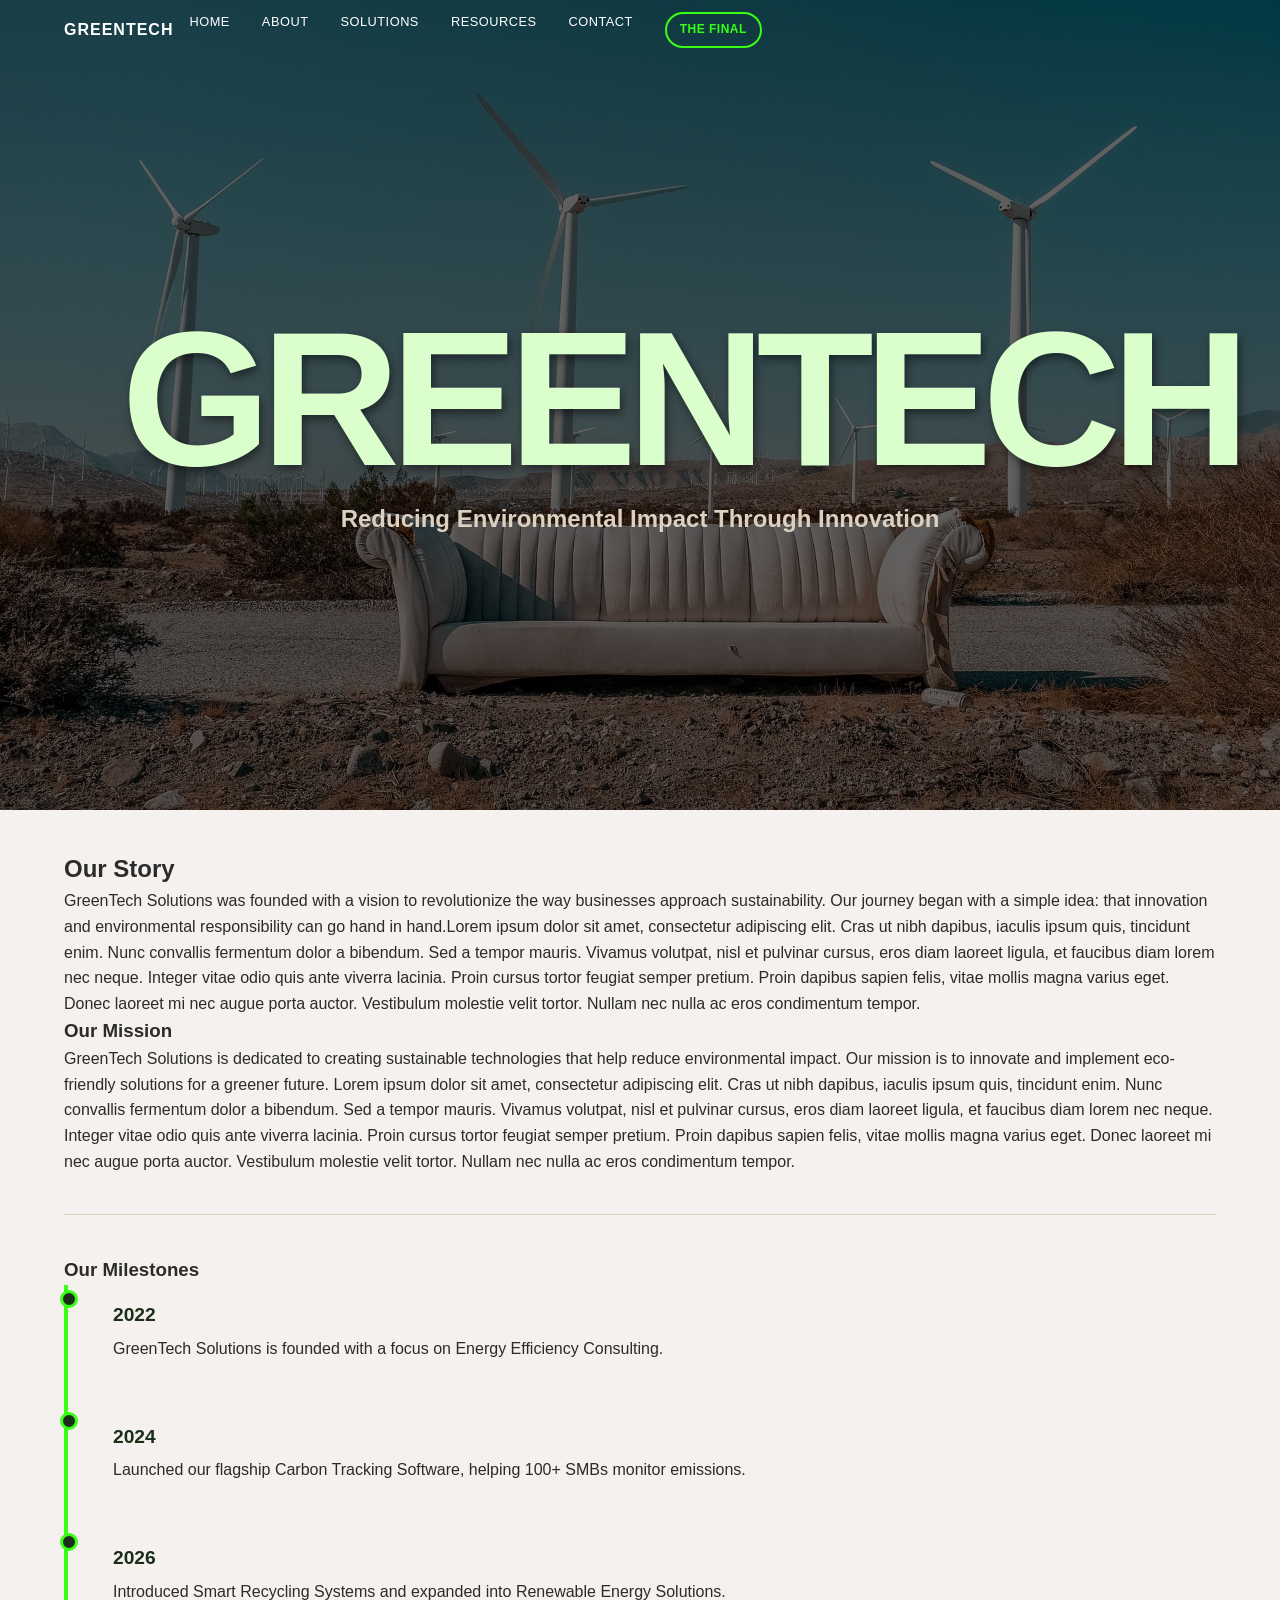
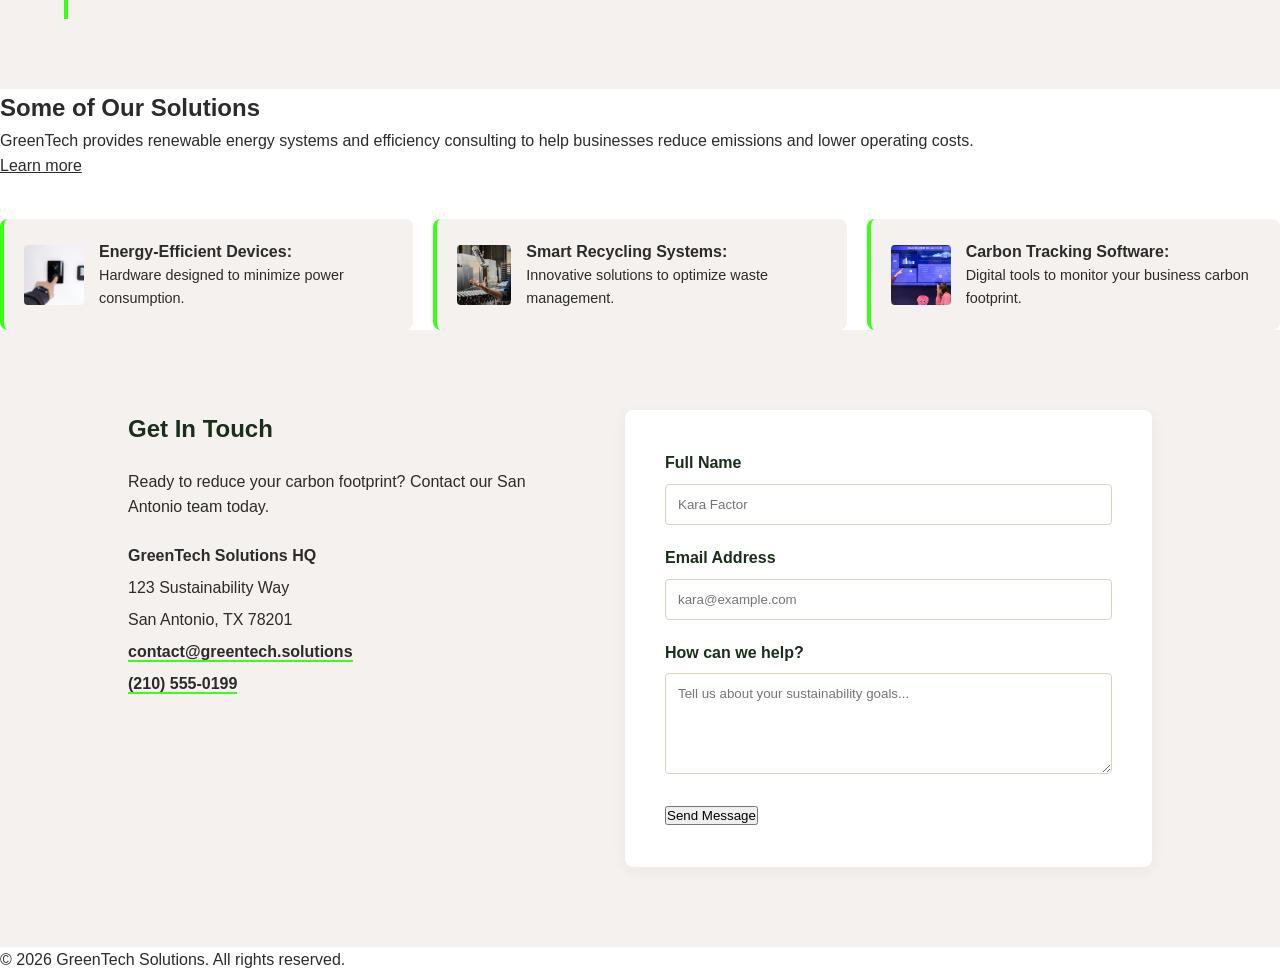
==== final/index.html @ abd3bc27 "head and overall responsiveness improvements" ====
<!DOCTYPE html>
<html lang="en">
<head>
    <meta charset="UTF-8">
    <meta name="viewport" content="width=device-width, initial-scale=1.0">
    <title>GreenTech Solutions | Innovative Sustainability</title>
    <link rel="stylesheet" href="styles.css">
</head>
<body>
    <a class="skip-link sr-only-focusable" href="#main">Skip to content</a>

    <header>
        <div class="logo">
            <a href="index.html"><h1>GreenTech</h1></a>
        </div>
        <button class="nav-toggle" aria-controls="primary-navigation" aria-expanded="false" aria-label="Toggle navigation">☰</button>
        <nav aria-label="Primary navigation">
            <ul id="primary-navigation" class="nav-menu">
                <li><a href="index.html">HOME</a></li>
                <li><a href="#about">ABOUT</a></li>
                <li><a href="products.html">SOLUTIONS</a></li>
                <li><a href="blog.html">RESOURCES</a></li>
                <li><a href="#contact">CONTACT</a></li>
                <li><a href="../index.html" class="final-link">THE FINAL</a></li>
            </ul>
        </nav>
    </header>

    <main id="main">
        <section id="hero">
            <div class="hero-content">
                <h2 class="giant-title">GREENTECH</h2>
                <p class="hero-tagline">Reducing Environmental Impact Through Innovation</p>
            </div>
        </section>
        </main>

        <article id="about">
            <div class="about-content">
                <h2>Our Story</h2>
                <p>GreenTech Solutions was founded with a vision to revolutionize the way businesses approach sustainability. Our journey began with a simple idea: that innovation and environmental responsibility can go hand in hand.Lorem ipsum dolor sit amet, consectetur adipiscing elit. Cras ut nibh dapibus, iaculis ipsum quis, tincidunt enim. Nunc convallis fermentum dolor a bibendum. Sed a tempor mauris. Vivamus volutpat, nisl et pulvinar cursus, eros diam laoreet ligula, et faucibus diam lorem nec neque. Integer vitae odio quis ante viverra lacinia. Proin cursus tortor feugiat semper pretium. Proin dapibus sapien felis, vitae mollis magna varius eget. Donec laoreet mi nec augue porta auctor. Vestibulum molestie velit tortor. Nullam nec nulla ac eros condimentum tempor.</p>
        
                <h3>Our Mission</h3>
                <p>GreenTech Solutions is dedicated to creating sustainable technologies that help reduce environmental impact. Our mission is to innovate and implement eco-friendly solutions for a greener future. Lorem ipsum dolor sit amet, consectetur adipiscing elit. Cras ut nibh dapibus, iaculis ipsum quis, tincidunt enim. Nunc convallis fermentum dolor a bibendum. Sed a tempor mauris. Vivamus volutpat, nisl et pulvinar cursus, eros diam laoreet ligula, et faucibus diam lorem nec neque. Integer vitae odio quis ante viverra lacinia. Proin cursus tortor feugiat semper pretium. Proin dapibus sapien felis, vitae mollis magna varius eget. Donec laoreet mi nec augue porta auctor. Vestibulum molestie velit tortor. Nullam nec nulla ac eros condimentum tempor.</p>
            </div>
            <section id="timeline">
                <h3>Our Milestones</h3>
                <div class="timeline-container">
                    <div class="timeline-item">
                    <span class="year">2022</span>
                    <p>GreenTech Solutions is founded with a focus on Energy Efficiency Consulting.</p>
            </div>
            <div class="timeline-item">
                    <span class="year">2024</span>
                    <p>Launched our flagship Carbon Tracking Software, helping 100+ SMBs monitor emissions.</p>
            </div>
            <div class="timeline-item">
                    <span class="year">2026</span>
                    <p>Introduced Smart Recycling Systems and expanded into Renewable Energy Solutions.</p>
            </div>
        </div>
    </section>
        </article>

<section id="solutions">
        <div class="solutions-overview">
            <h2>Some of Our Solutions</h2>
            <p>GreenTech provides renewable energy systems and efficiency consulting to help businesses reduce emissions and lower operating costs.</p>
            <a href="products.html" class="inline-link">Learn more</a>
        </div>

        <div class="product-preview-grid">
            <div class="preview-item">
                <img src="../images/energy-efficient.jpg" alt="Energy-Efficient Devices">
                <div class="preview-text">
                    <strong>Energy-Efficient Devices:</strong>
                    <p>Hardware designed to minimize power consumption.</p>
                </div>
            </div>

            <div class="preview-item">
                <img src="../images/smart-recycling.jpg" alt="Smart Recycling Systems">
                <div class="preview-text">
                    <strong>Smart Recycling Systems:</strong>
                    <p>Innovative solutions to optimize waste management.</p>
                </div>
            </div>

            <div class="preview-item">
                <img src="../images/carbon-tracking.jpg" alt="Carbon Tracking Software">
                <div class="preview-text">
                    <strong>Carbon Tracking Software:</strong>
                    <p>Digital tools to monitor your business carbon footprint.</p>
                </div>
            </div>
        </div>
    </section>

<section id="contact">
    <div class="contact-container">
        <div class="contact-info">
            <h2>Get In Touch</h2>
            <p>Ready to reduce your carbon footprint? Contact our San Antonio team today.</p>
            
            <address>
                <strong>GreenTech Solutions HQ</strong><br>
                123 Sustainability Way<br>
                San Antonio, TX 78201<br>
                <a href="mailto:contact@greentech.solutions">contact@greentech.solutions</a><br>
                <a href="tel:+12105550199">(210) 555-0199</a>
            </address>
        </div>

        <div class="contact-form-wrapper">
            <!-- JavaScript Requirement: Form Interaction -->
            <form id="contact-form">
                <div class="input-group">
                    <label for="name">Full Name</label>
                    <input type="text" id="name" name="name" placeholder="Kara Factor" required>
                </div>
                <div class="input-group">
                    <label for="email">Email Address</label>
                    <input type="email" id="email" name="email" placeholder="kara@example.com" required>
                </div>
                <div class="input-group">
                    <label for="message">How can we help?</label>
                    <textarea id="message" name="message" rows="5" placeholder="Tell us about your sustainability goals..." required></textarea>
                </div>
                <button type="submit" class="cta-btn">Send Message</button>
            </form>
            <div id="form-feedback" class="hidden"></div>
        </div>
    </div>
</section>


    <footer>
        <p>&copy; 2026 GreenTech Solutions. All rights reserved.</p>
    </footer>

    <script src="script.js"></script>
</body>
</html>
---- final/styles.css ----
:root {
    /* Core palette */
    --deep-forest: #1a2e1a;
    --tech-green: #39ff14;
    --earth-background: #f4f1ee;
    --pop-lime: #daffcc;
    --soft-border: #dcd0c0;
    --text-primary: #2b2b2b;
    --white: #ffffff;
    --font-main: 'Segoe UI', Roboto, Helvetica, Arial, sans-serif;
    --spacing-xs: 0.5rem;
    --spacing-s: 1rem;
    --spacing-m: 1.5rem;
    --spacing-l: 2.5rem;
    --breakpoint-tablet: 768px;
    --breakpoint-desktop: 1024px;
}

html {
    scroll-behavior: smooth;
    font-size: 100%;
}

/* Breakpoint Checklist
   - 320px: mobile phones
   - 480px: small mobile
   - 768px: tablets
   - 1024px+: desktop
*/


/* Hero Section Overhaul */
#hero {
    height: 90vh; /* Takes up most of the screen */
    display: flex;
    align-items: center;
    justify-content: center;
    text-align: center;
    padding: 0 5%;
    background: linear-gradient(rgba(0, 0, 0, 0.6), rgba(0, 0, 0, 0.6)), 
                url('../images/greentech-hero.jpg');
    background-size: cover;
    background-position: center;
    position: relative;
}

.giant-title {
    color: var(--pop-lime);
    font-size: clamp(5rem, 15vw, 12rem); /* Scales title based on screen size */
    font-weight: 900;
    letter-spacing: -0.05em;
    line-height: 0.8;
    margin-bottom: var(--spacing-m);
    text-transform: uppercase;
    text-shadow: 2px 4px 10px rgba(0, 0, 0, 0.5);
}

.hero-tagline {
    color: var(--white);
    font-size: 1.5rem;
    font-weight: 700;
    margin-bottom: var(--spacing-s);
}
/* Hero Content spacing */
.hero-content {
    max-width: 90%;
    margin-top: 50px; /* Gives room for the absolute header */
}
#hero p:last-child {
    color: var(--soft-border);
    max-width: 600px;
    margin: 0 auto;
}

/* Header Adjustments for a Minimal Top */
header {
    background-color: transparent;
    position: absolute;
    top: 0;
    left: 0;
    width: 100%;
    z-index: 100;
    display: flex;
    justify-content: space-between;
    align-items: center;
    padding: 0.75rem 5%;
    color: var(--white);
    gap: 1rem;
}

.logo h1 {
    font-size: 1rem;
    color: var(--white);
    text-transform: uppercase;
    letter-spacing: 1px;
    margin: 0;
}

.logo a {
    text-decoration: none;
}

.nav-toggle {
    display: flex;
    align-items: center;
    justify-content: center;
    padding: 0.5rem 0.75rem;
    border: none;
    background: transparent;
    color: var(--white);
    cursor: pointer;
    font-size: 1.5rem;
    line-height: 1;
}

nav {
    flex: 1;
}

nav[aria-label="Primary navigation"] {
    position: relative;
}

.nav-menu {
    list-style: none;
    display: none;
    flex-direction: column;
    gap: 0.5rem;
    background-color: rgba(26, 46, 26, 0.95);
    width: min(90vw, 320px);
    padding: 1rem;
    position: absolute;
    right: 0;
    top: calc(100% + 0.5rem);
    border-radius: 0 0 8px 8px;
    box-shadow: 0 8px 20px rgba(0, 0, 0, 0.25);
    z-index: 10;
}

nav a {
    color: var(--white);
    text-decoration: none;
    font-size: 0.85rem;
    display: block;
    padding: 0.5rem 0;
    transition: color 0.2s ease;
}

nav a:hover,
nav a:focus-visible {
    color: var(--tech-green);
    text-decoration: none;
}

/* The Final */
nav a.final-link {
    border: 2px solid var(--tech-green);
    padding: 0.5rem 1rem;
    border-radius: 999px;
    background-color: transparent;
    color: var(--tech-green);
    transition: background-color 0.2s, color 0.2s;
    font-weight: 600;
}

nav a.final-link:hover,
nav a.final-link:focus-visible {
    background-color: var(--tech-green);
    color: var(--deep-forest);
    text-decoration: none;
}

/* Non-hero pages (products, blog, blog posts) */
#solutions-hero header,
#blog-intro header,
.blog-article header {
    background-color: var(--deep-forest);
    position: relative;
    top: auto;
}

@media (min-width: 768px) {
    .nav-toggle {
        display: none;
    }
    .nav-menu {
        display: flex;
        flex-direction: row;
        gap: 2rem;
        background: transparent;
        position: static;
        box-shadow: none;
        padding: 0;
        width: auto;
    }
    nav a {
        font-size: 0.8rem;
        font-weight: 500;
        letter-spacing: 0.5px;
        padding: 0;
    }
    nav a.final-link {
        padding: 0.4rem 0.8rem;
        font-size: 0.75rem;
    }
}

/* Basic Reset */
* {
    margin: 0;
    padding: 0;
    box-sizing: border-box;
}

body {
    font-family: var(--font-main);
    background-color: var(--white);
    color: var(--text-primary);
    line-height: 1.6;
    min-height: 100vh;
}

a:link,
a:visited {
    color: inherit;
}

a:hover,
a:focus-visible {
    text-decoration: underline;
}

.sr-only,
.sr-only-focusable {
    position: absolute;
    width: 1px;
    height: 1px;
    padding: 0;
    margin: -1px;
    overflow: hidden;
    clip: rect(0, 0, 0, 0);
    white-space: nowrap;
    border: 0;
}

.sr-only-focusable:focus,
.sr-only-focusable:active {
    position: static;
    width: auto;
    height: auto;
    margin: 0;
    overflow: visible;
    clip: auto;
    white-space: normal;
}

.nav-toggle {
    display: flex;
    align-items: center;
    justify-content: center;
    padding: 0.5rem 0.75rem;
    border: none;
    background: transparent;
    color: var(--white);
    cursor: pointer;
    font-size: 1.5rem;
    line-height: 1;
}

nav {
    flex: 1;
}

nav[aria-label="Primary navigation"] {
    position: relative;
}

.nav-menu {
    list-style: none;
    display: none;
    flex-direction: column;
    gap: 0.5rem;
    background-color: var(--deep-forest);
    width: min(90vw, 320px);
    padding: 1rem;
    position: absolute;
    right: 0;
    top: calc(100% + 0.5rem);
    border-radius: 0 0 8px 8px;
    box-shadow: 0 8px 20px rgba(0, 0, 0, 0.25);
    z-index: 10;
}

nav a {
    color: var(--white);
    text-decoration: none;
    font-size: 0.85rem;
    display: block;
    padding: 0.5rem 0;
    transition: color 0.2s ease;
}

nav a:hover,
nav a:focus-visible {
    color: var(--tech-green);
    text-decoration: none;
}

@media (min-width: 768px) {
    .nav-toggle {
        display: none;
    }
    .nav-menu {
        display: flex;
        flex-direction: row;
        gap: 2rem;
        background: transparent;
        position: static;
        box-shadow: none;
        padding: 0;
        width: auto;
    }
    nav a {
        font-size: 0.8rem;
        font-weight: 500;
        letter-spacing: 0.5px;
        padding: 0;
    }
}

@media (max-width: 480px) {
    .nav-menu {
        width: 100vw;
        right: 0;
        left: 0;
        border-radius: 0;
        top: calc(100% + 0.5rem);
    }
}

/* The Final */
nav a.final-link {
    border: 2px solid var(--tech-green);
    padding: 0.5rem 1rem;
    border-radius: 999px;
    background-color: transparent;
    color: var(--tech-green);
    transition: background-color 0.2s, color 0.2s;
    font-weight: 600;
}

nav a.final-link:hover,
nav a.final-link:focus-visible {
    background-color: var(--tech-green);
    color: var(--deep-forest);
    text-decoration: none;
}

@media (min-width: 768px) {
    nav a.final-link {
        padding: 0.4rem 0.8rem;
        font-size: 0.75rem;
    }
}

main section, article {
    padding: var(--spacing-l) 5%;
    background-color: var(--earth-background);
}

main section:nth-child(even) {
    background-color: var(--white);
}

.product-preview-grid {
    display: grid;
    grid-template-columns: repeat(auto-fit, minmax(280px, 1fr));
    gap: 20px;
    margin-top: 40px;
}

.preview-item {
    display: flex;
    align-items: center;
    gap: 15px;
    background: var(--earth-background);
    padding: 20px;
    border-radius: 8px;
    border-left: 4px solid var(--tech-green);
    /* Applying the hover effect you liked */
    transition: transform 0.3s ease, box-shadow 0.3s ease;
}

.preview-item:hover {
    transform: translateY(-5px);
    box-shadow: 0 5px 15px rgba(0,0,0,0.1);
}

.preview-item img {
    width: 60px; /* Slightly larger than 50px for better visibility */
    height: 60px;
    object-fit: cover;
    border-radius: 4px;
}

.preview-text p {
    font-size: 0.9rem;
    margin: 0;
}


/* Filter Button Layout */
#filter-container {
    margin: 1.25rem 0;
    display: flex;
    flex-wrap: wrap;
    gap: 0.75rem;
    justify-content: center;
}

/* Product Grid */
.product-grid {
    display: grid;
    grid-template-columns: repeat(auto-fit, minmax(250px, 1fr));
    gap: 30px;
    padding: 40px 10%;
}

.product-card {
    background: var(--white);
    border: 1px solid var(--soft-border);
    padding: 20px;
    text-align: center;
    border-radius: 4px;
}

.product-card img {
    width: 100%;
    height: 200px;
    object-fit: cover; /* Keeps imagery looking clean and modern */
    border-radius: 4px;
    margin-bottom: 15px;
}

/* Blog Specific Styles */
#blog-intro {
    text-align: center;
    background-color: var(--white);
    padding: 60px 10%;
}

.blog-article {
    max-width: 900px;
    margin: 0 auto;
    padding: 60px 10%;
    background-color: var(--white);
    border-radius: 16px;
    box-shadow: 0 20px 40px rgba(0, 0, 0, 0.08);
}

.article-hero {
    margin-bottom: 2rem;
}

.article-label {
    display: inline-block;
    margin-bottom: 0.75rem;
    color: var(--tech-green);
    font-weight: 700;
    letter-spacing: 0.12em;
    text-transform: uppercase;
    font-size: 0.75rem;
}

.article-meta {
    margin-top: 0.75rem;
    color: #5f6b61;
    font-size: 0.95rem;
}

.blog-article p {
    margin-top: 1.5rem;
    line-height: 1.85;
    color: #333;
    font-size: 1rem;
}

.article-featured-image {
    width: 100%;
    height: auto;
    max-height: 500px;
    object-fit: cover;
    border-radius: 12px;
    margin: 2rem 0;
    box-shadow: 0 12px 24px rgba(0, 0, 0, 0.12);
}

@media (max-width: 480px) {
    .article-featured-image {
        border-radius: 8px;
        margin: 1.5rem 0;
    }
}

.blog-article h2 {
    font-size: clamp(2rem, 2.5vw, 3rem);
    line-height: 1.05;
    margin: 0;
}

.blog-article p:first-of-type {
    margin-top: 1rem;
}

.blog-grid {
    display: flex;
    flex-direction: column;
    gap: 40px;
    padding: 40px 15%;
    background-color: var(--earth-background); /* Approachable neutral tone */
}

.blog-card {
    background: var(--white);
    padding: 30px;
    border-radius: 4px;
    border-left: 6px solid var(--deep-forest); /* Authoritative tech accent */
    transition: transform 0.3s ease;
}

.blog-card:hover {
    transform: translateX(10px); /* Subtle interaction for the "Innovation" feel */
}

.read-more {
    display: inline-block;
    margin-top: 15px;
    color: var(--deep-forest);
    font-weight: bold;
    text-decoration: none;
    border-bottom: 2px solid var(--tech-green);
}

/* About Us Styling */
.about-content {
    margin-bottom: 40px;
}

/* Timeline Styling */
#timeline {
    border-top: 1px solid var(--soft-border);
    padding-top: 40px;
}

.timeline-item {
    margin-bottom: 30px;
    padding: 15px;
    border-radius: 8px;
    transition: transform 0.3s ease, background-color 0.3s ease;
}

.timeline-item:hover {
    transform: scale(1.03); /* Subtle growth/lift effect */
    background-color: var(--white); /* Highlights the specific achievement */
    box-shadow: 0 5px 15px rgba(0,0,0,0.05); /* Very light shadow for focus */
}
.timeline-container {
    position: relative;
    padding-left: 30px;
    border-left: 4px solid var(--tech-green); /* Techy vertical line */
}

.timeline-item {
    margin-bottom: 30px;
    position: relative;
}

.timeline-item::before {
    content: '';
    position: absolute;
    left: -38px;
    top: 5px;
    width: 12px;
    height: 12px;
    background-color: var(--deep-forest);
    border: 3px solid var(--tech-green);
    border-radius: 50%;
}

.year {
    font-weight: bold;
    color: var(--deep-forest);
    display: block;
    margin-bottom: 5px;
    font-size: 1.2rem;
}

.cta-btn, .filter-btn {
    transition: transform 0.2s ease, box-shadow 0.2s ease;
}

.cta-btn:hover, .filter-btn:hover {
    transform: translateY(-3px); /* Snappy, mechanical lift */
    filter: brightness(1.1); /* Makes the tech-green glow slightly */
}

#contact {
    background-color: var(--earth-background);
    padding: 80px 10%;
}

.contact-container {
    display: flex;
    flex-direction: column; /* Mobile First */
    gap: 50px;
}

.contact-info h2 {
    color: var(--deep-forest);
    margin-bottom: 20px;
}

address {
    font-style: normal;
    margin-top: 20px;
    line-height: 2;
}

address a {
    color: var(--deep-forest);
    font-weight: bold;
    text-decoration: none;
    border-bottom: 2px solid var(--tech-green);
}

.contact-form-wrapper {
    background: var(--white);
    padding: 40px;
    border-radius: 8px;
    box-shadow: 0 4px 15px rgba(0,0,0,0.05);
}

.input-group {
    margin-bottom: 20px;
}

.input-group label {
    display: block;
    margin-bottom: 8px;
    font-weight: bold;
    color: var(--deep-forest);
}

.input-group input, .input-group textarea {
    width: 100%;
    padding: 12px;
    border: 1px solid var(--soft-border);
    border-radius: 4px;
    font-family: inherit;
}

.hidden {
    display: none;
    margin-top: 20px;
    padding: 15px;
    border-radius: 4px;
    text-align: center;
}

@media (min-width: 768px) {
    .contact-container {
        flex-direction: row; /* Desktop Side-by-Side */
        align-items: flex-start;
    }
    .contact-info, .contact-form-wrapper {
        flex: 1;
    }
}
/* Container for images to ensure consistent size */
.card-image-container {
    width: 100%;
    height: 180px;
    overflow: hidden;
    border-radius: 4px;
    margin-bottom: 20px;
}

.card-image-container img {
    width: 100%;
    height: 100%;
    object-fit: cover; /* Keeps images professional and un-stretched */
    transition: transform 0.5s ease;
}

/* The "Lift" and Zoom Interaction */
.product-card:hover {
    transform: translateY(-10px); /* The lift effect you liked */
    border-top: 4px solid var(--tech-green);
    box-shadow: 0 10px 20px rgba(0,0,0,0.1);
}

.product-card:hover .card-image-container img {
    transform: scale(1.1); /* Subtle zoom on the product image */
}

/* Filter Button Modernization */
.filter-btn {
    padding: 12px 24px;
    border: 2px solid var(--soft-border);
    background: transparent;
    font-weight: bold;
    color: var(--deep-forest);
    transition: all 0.3s ease;
    border-radius: 30px; /* Modern "pill" shape */
}

.filter-btn.active, .filter-btn:hover {
    background-color: var(--tech-green);
    border-color: var(--tech-green);
    color: var(--deep-forest);
}
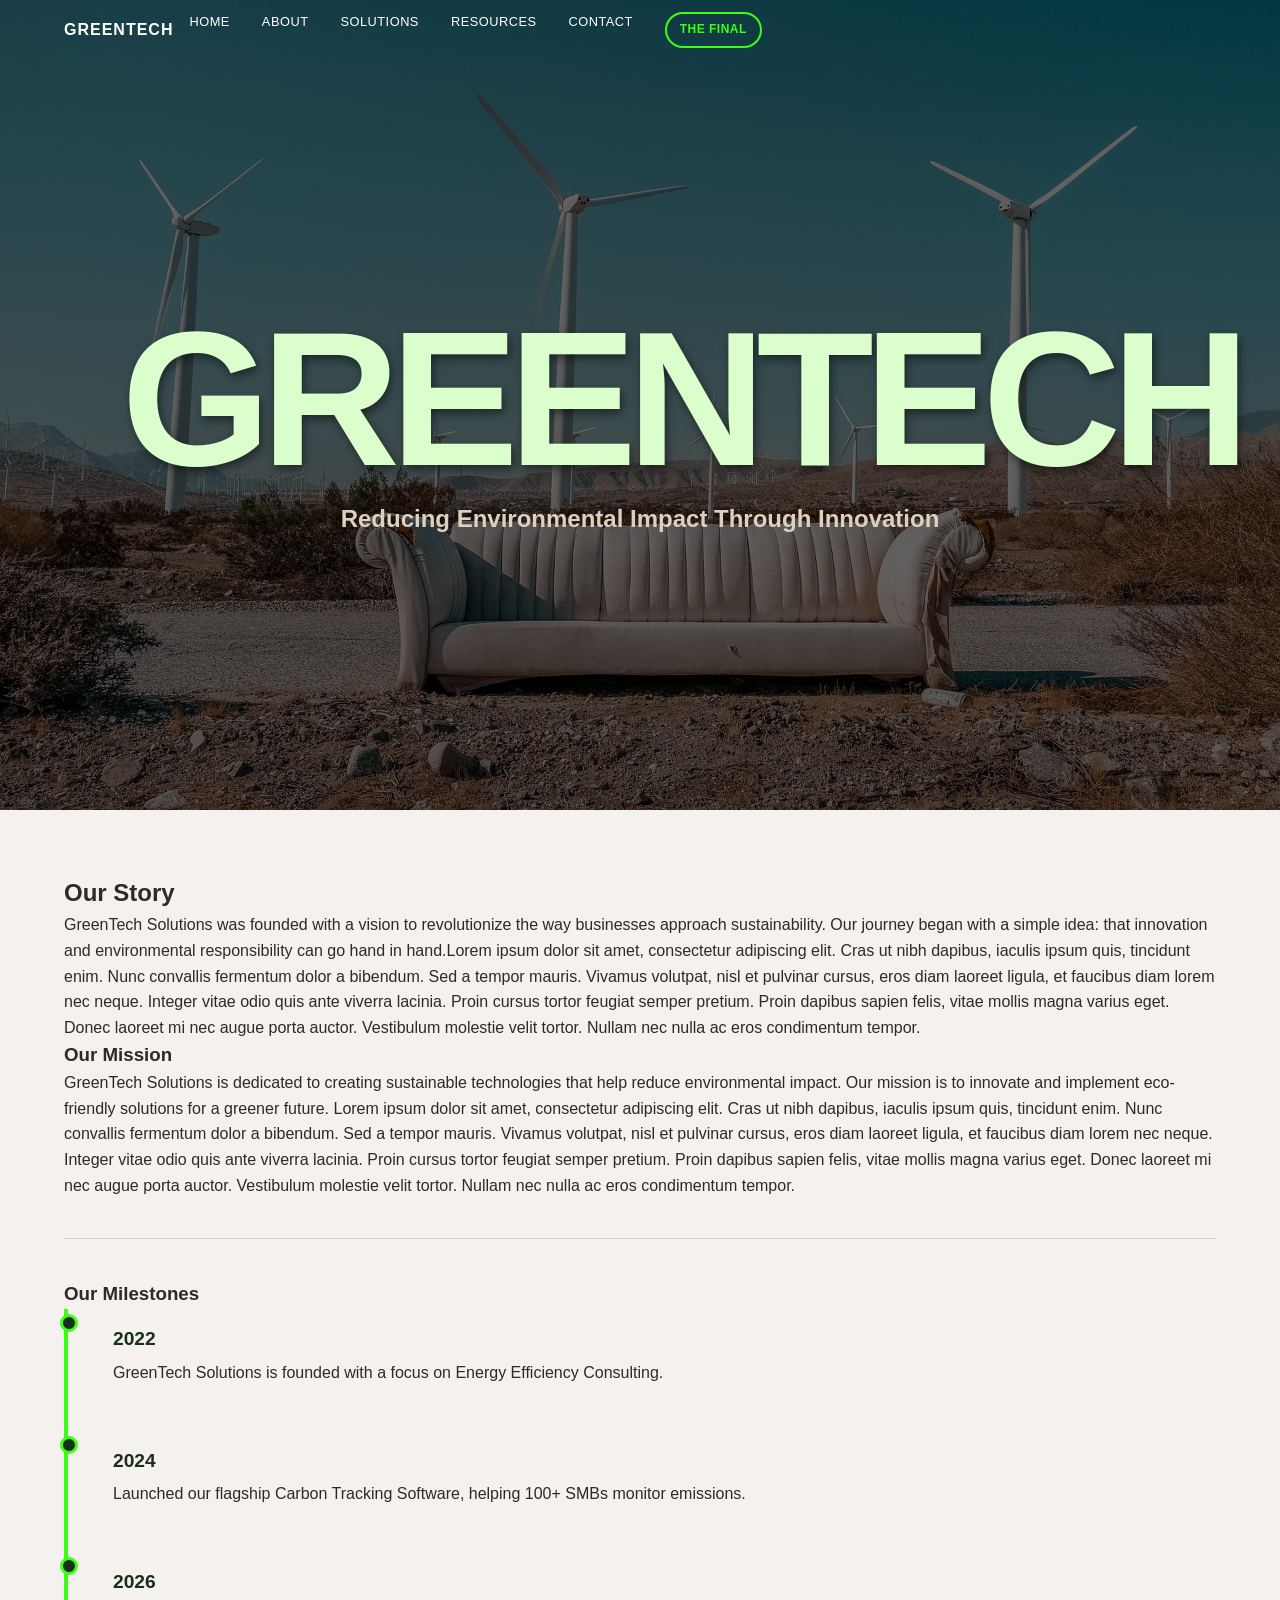
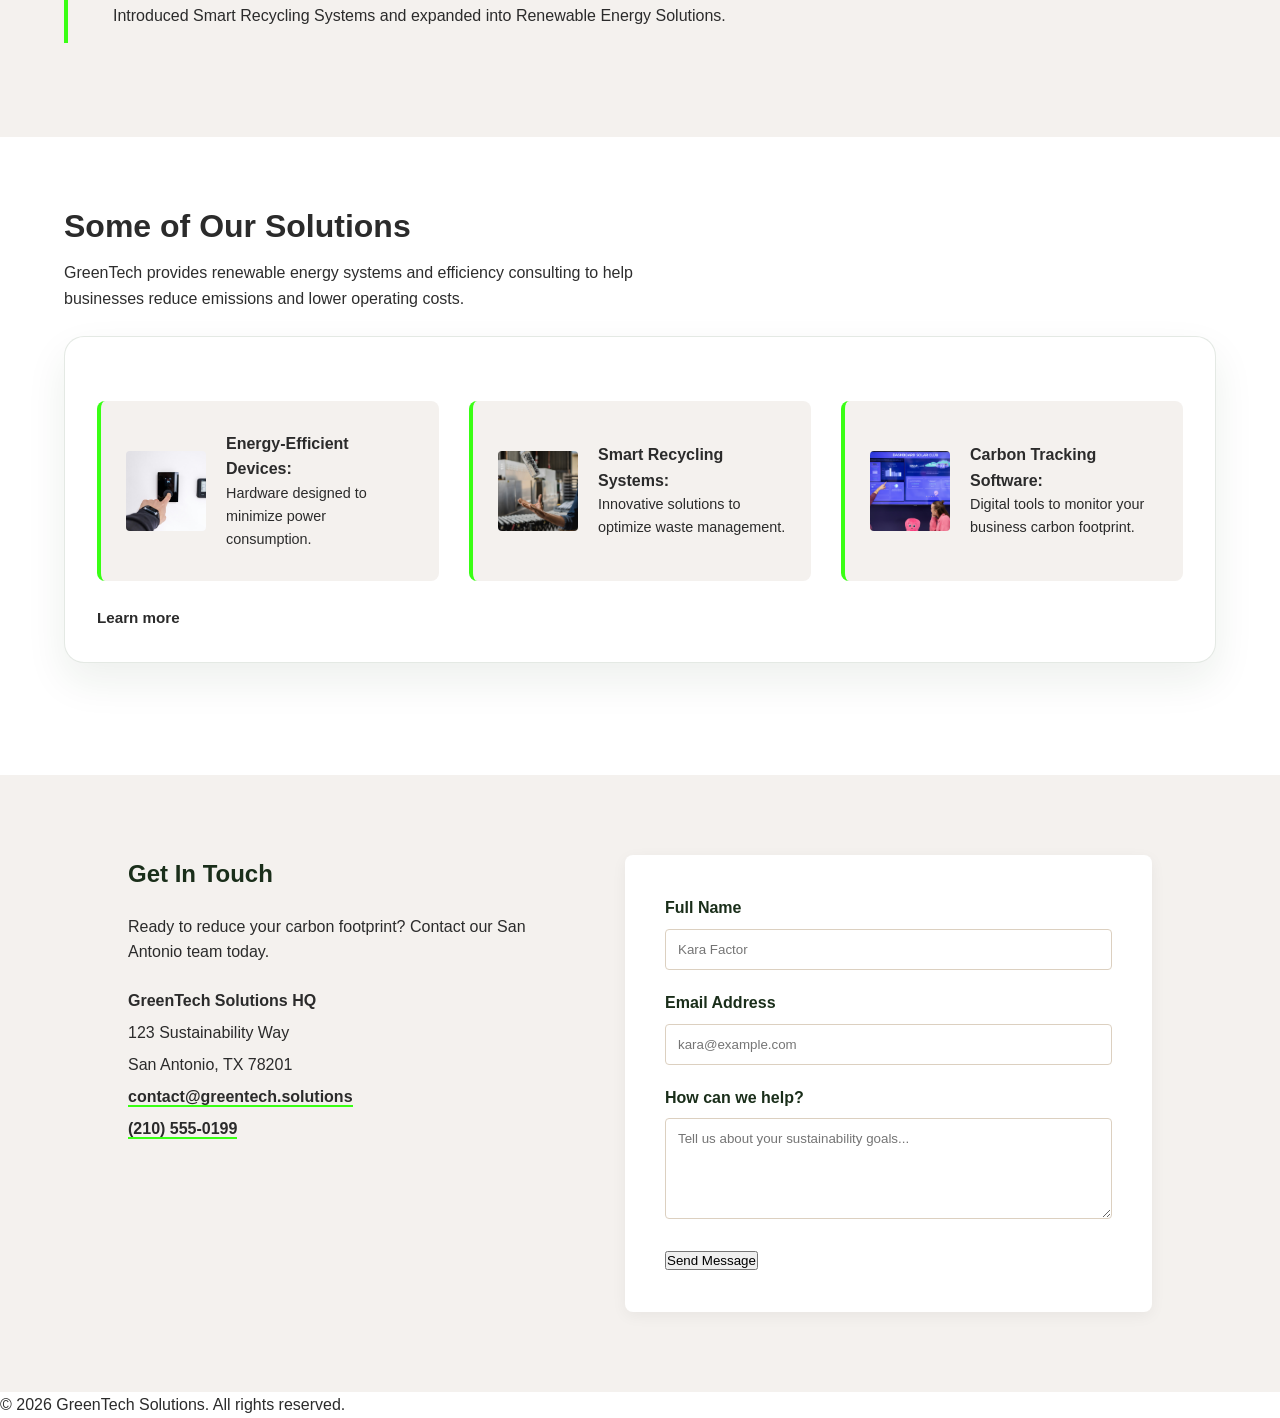
==== commit a1b0488f: "navigation on other pages" ====
--- a/final/index.html
+++ b/final/index.html
@@ -6,7 +6,7 @@
     <title>GreenTech Solutions | Innovative Sustainability</title>
     <link rel="stylesheet" href="styles.css">
 </head>
-<body>
+<body class="home-page">
     <a class="skip-link sr-only-focusable" href="#main">Skip to content</a>
 
     <header>
@@ -66,10 +66,10 @@
         <div class="solutions-overview">
             <h2>Some of Our Solutions</h2>
             <p>GreenTech provides renewable energy systems and efficiency consulting to help businesses reduce emissions and lower operating costs.</p>
-            <a href="products.html" class="inline-link">Learn more</a>
         </div>
 
-        <div class="product-preview-grid">
+        <div class="solutions-panel">
+            <div class="product-preview-grid">
             <div class="preview-item">
                 <img src="../images/energy-efficient.jpg" alt="Energy-Efficient Devices">
                 <div class="preview-text">
@@ -93,6 +93,10 @@
                     <p>Digital tools to monitor your business carbon footprint.</p>
                 </div>
             </div>
+        </div>
+        <div class="solutions-actions">
+            <a href="products.html" class="inline-link">Learn more</a>
+        </div>
         </div>
     </section>
 
--- a/final/styles.css
+++ b/final/styles.css
@@ -74,9 +74,9 @@
 
 /* Header Adjustments for a Minimal Top */
 header {
-    background-color: transparent;
-    position: absolute;
-    top: 0;
+    background-color: var(--deep-forest);
+    position: relative;
+    top: auto;
     left: 0;
     width: 100%;
     z-index: 100;
@@ -86,6 +86,12 @@
     padding: 0.75rem 5%;
     color: var(--white);
     gap: 1rem;
+}
+
+body.home-page header {
+    background-color: transparent;
+    position: absolute;
+    top: 0;
 }
 
 .logo h1 {
@@ -170,14 +176,6 @@
     text-decoration: none;
 }
 
-/* Non-hero pages (products, blog, blog posts) */
-#solutions-hero header,
-#blog-intro header,
-.blog-article header {
-    background-color: var(--deep-forest);
-    position: relative;
-    top: auto;
-}
 
 @media (min-width: 768px) {
     .nav-toggle {
@@ -364,31 +362,86 @@
 }
 
 main section, article {
-    padding: var(--spacing-l) 5%;
+    padding: 4rem 5%;
     background-color: var(--earth-background);
 }
 
 main section:nth-child(even) {
     background-color: var(--white);
+}
+
+#solutions {
+    background-color: var(--white);
+    padding: 4rem 5%;
+    margin-bottom: 3rem;
+}
+
+#contact {
+    background-color: var(--earth-background);
+    padding-top: 3rem;
+}
+
+.solutions-overview {
+    margin-bottom: 1.5rem;
+    max-width: 720px;
+}
+
+.solutions-overview h2 {
+    margin-bottom: 0.5rem;
+    font-size: 2rem;
+}
+
+.solutions-overview p {
+    margin: 0;
+    max-width: 620px;
+    line-height: 1.6;
+    color: #2d2d2d;
+}
+
+.inline-link {
+    color: var(--tech-green);
+    text-decoration: none;
+    font-weight: 600;
+    font-size: 0.95rem;
+    transition: color 0.2s ease;
+}
+
+.inline-link:hover,
+.inline-link:focus-visible {
+    color: var(--deep-forest);
+    text-decoration: underline;
+}
+
+.solutions-panel {
+    background: var(--white);
+    border: 1px solid rgba(35, 74, 35, 0.12);
+    border-radius: 20px;
+    box-shadow: 0 18px 40px rgba(24, 61, 24, 0.08);
+    padding: 2rem;
+}
+
+.solutions-actions {
+    margin-top: 1.5rem;
 }
 
 .product-preview-grid {
     display: grid;
     grid-template-columns: repeat(auto-fit, minmax(280px, 1fr));
-    gap: 20px;
-    margin-top: 40px;
+    gap: 30px;
+    margin-top: 2rem;
 }
 
 .preview-item {
     display: flex;
     align-items: center;
-    gap: 15px;
+    gap: 20px;
     background: var(--earth-background);
-    padding: 20px;
+    padding: 30px 25px;
     border-radius: 8px;
     border-left: 4px solid var(--tech-green);
     /* Applying the hover effect you liked */
     transition: transform 0.3s ease, box-shadow 0.3s ease;
+    min-height: 140px;
 }
 
 .preview-item:hover {
@@ -397,10 +450,11 @@
 }
 
 .preview-item img {
-    width: 60px; /* Slightly larger than 50px for better visibility */
-    height: 60px;
+    width: 80px;
+    height: 80px;
     object-fit: cover;
     border-radius: 4px;
+    flex-shrink: 0;
 }
 
 .preview-text p {
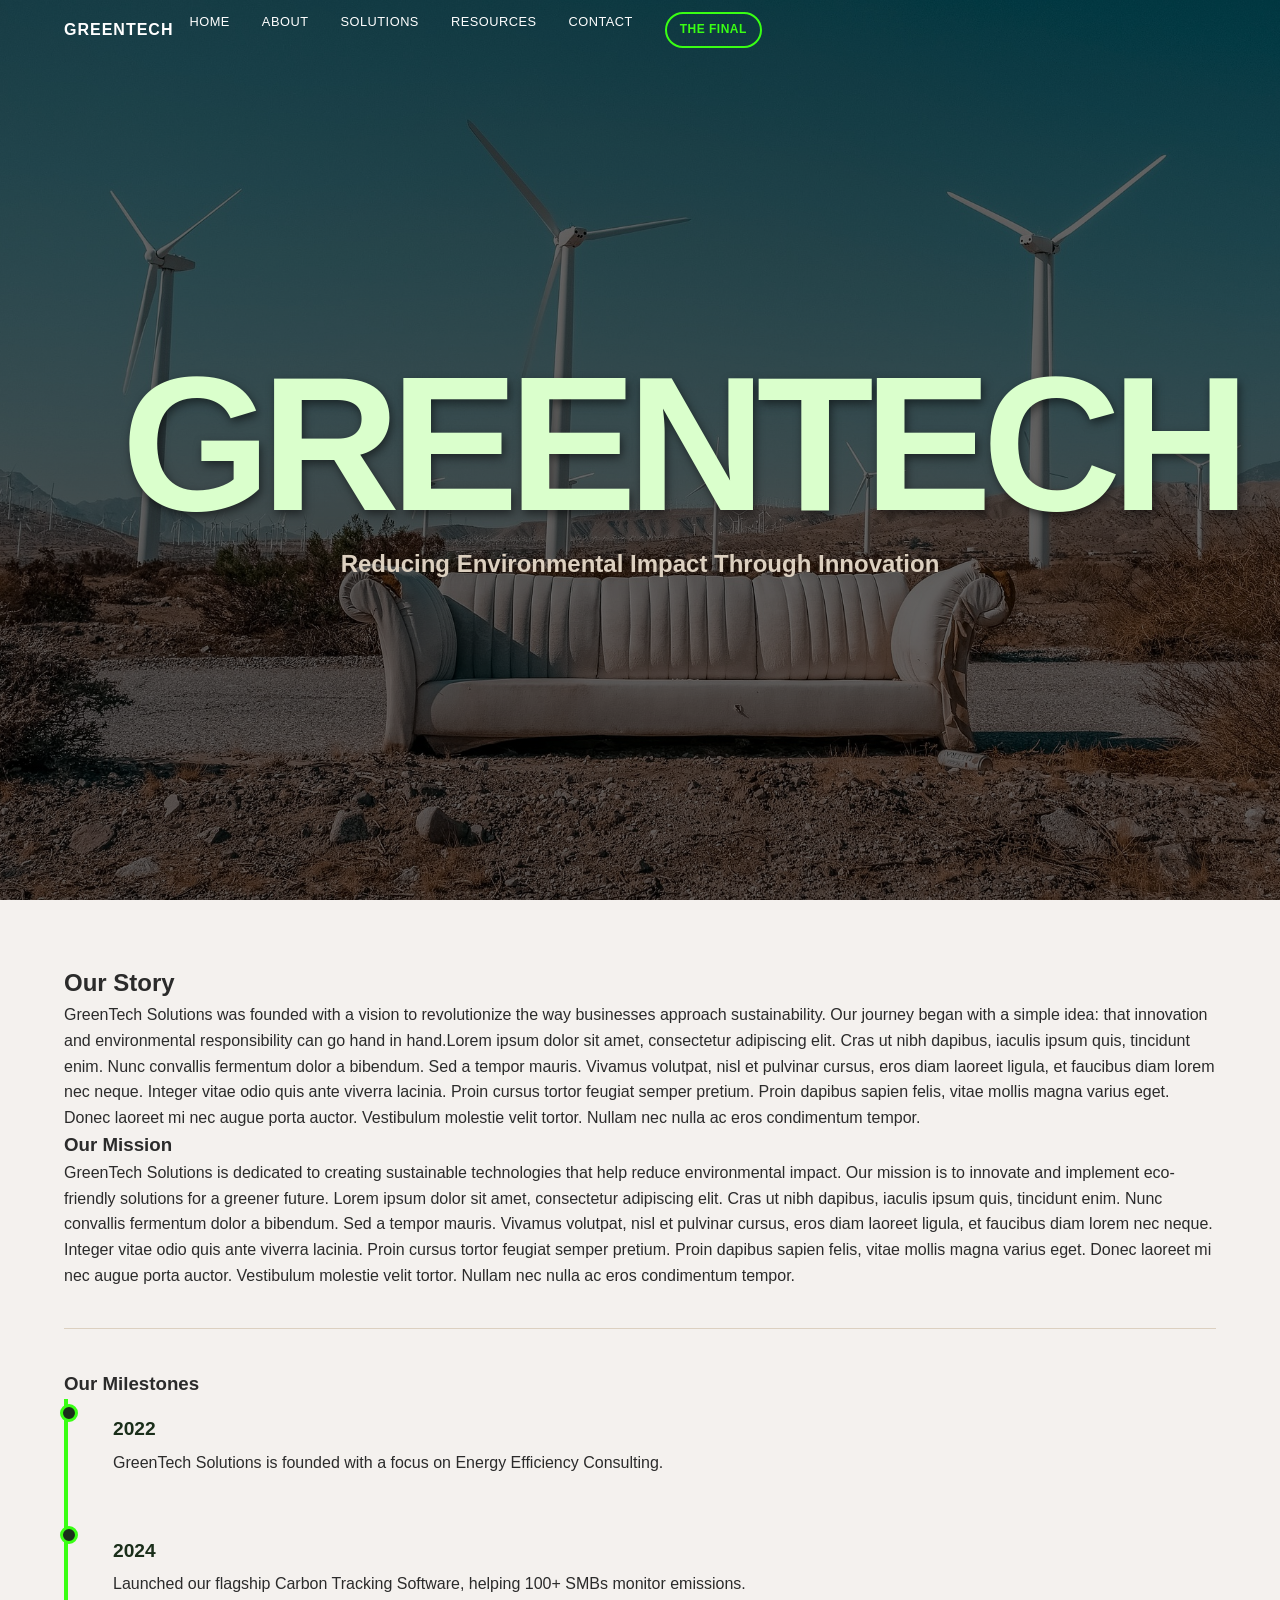
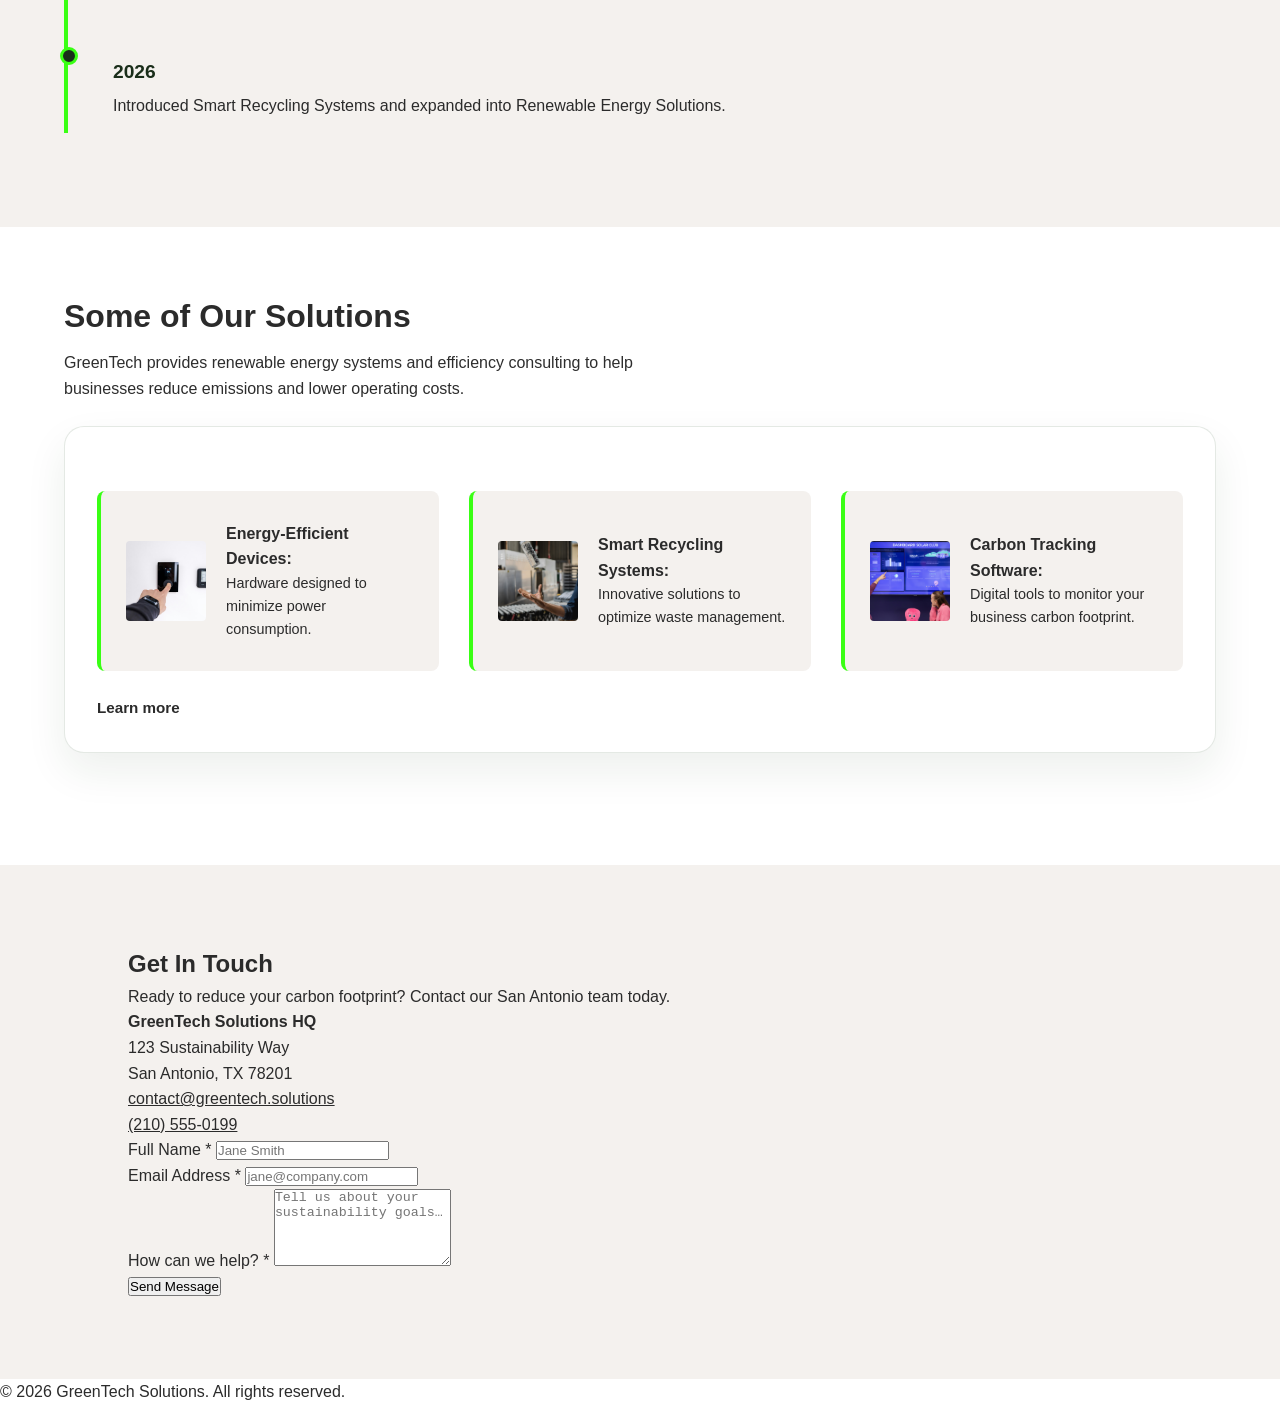
==== commit 2e89a150: "form update" ====
--- a/final/index.html
+++ b/final/index.html
@@ -101,40 +101,86 @@
     </section>
 
 <section id="contact">
-    <div class="contact-container">
-        <div class="contact-info">
-            <h2>Get In Touch</h2>
-            <p>Ready to reduce your carbon footprint? Contact our San Antonio team today.</p>
-            
-            <address>
-                <strong>GreenTech Solutions HQ</strong><br>
-                123 Sustainability Way<br>
-                San Antonio, TX 78201<br>
-                <a href="mailto:contact@greentech.solutions">contact@greentech.solutions</a><br>
-                <a href="tel:+12105550199">(210) 555-0199</a>
-            </address>
+  <h2>Get In Touch</h2>
+  <p>Ready to reduce your carbon footprint? Contact our San Antonio team today.</p>
+
+  <div class="contact-wrapper">
+
+    <!-- Contact details (keep your existing info here) -->
+    <div class="contact-info">
+      <p><strong>GreenTech Solutions HQ</strong><br>
+        123 Sustainability Way<br>
+        San Antonio, TX 78201
+      </p>
+      <p><a href="mailto:contact@greentech.solutions">contact@greentech.solutions</a></p>
+      <p><a href="tel:+12105550199">(210) 555-0199</a></p>
+    </div>
+
+    <!-- Formspree-powered form -->
+    <div class="contact-form-wrap">
+
+      <!-- Success message (hidden until form is submitted) -->
+      <div id="form-success" style="display:none;" role="alert">
+        <p>✅ Thanks for reaching out! We'll get back to you within 1–2 business days.</p>
+      </div>
+
+      <!-- Error message (hidden until a network error occurs) -->
+      <div id="form-error" style="display:none;" role="alert">
+        <p>❌ Something went wrong. Please try again or email us directly at
+          <a href="mailto:contact@greentech.solutions">contact@greentech.solutions</a>.
+        </p>
+      </div>
+
+      <form id="contact-form" novalidate>
+        <div class="form-group">
+          <label for="name">Full Name <span aria-hidden="true">*</span></label>
+          <input
+            type="text"
+            id="name"
+            name="name"
+            placeholder="Jane Smith"
+            required
+            autocomplete="name"
+          />
+          <span class="field-error" id="name-error"></span>
         </div>
 
-        <div class="contact-form-wrapper">
-            <!-- JavaScript Requirement: Form Interaction -->
-            <form id="contact-form">
-                <div class="input-group">
-                    <label for="name">Full Name</label>
-                    <input type="text" id="name" name="name" placeholder="Kara Factor" required>
-                </div>
-                <div class="input-group">
-                    <label for="email">Email Address</label>
-                    <input type="email" id="email" name="email" placeholder="kara@example.com" required>
-                </div>
-                <div class="input-group">
-                    <label for="message">How can we help?</label>
-                    <textarea id="message" name="message" rows="5" placeholder="Tell us about your sustainability goals..." required></textarea>
-                </div>
-                <button type="submit" class="cta-btn">Send Message</button>
-            </form>
-            <div id="form-feedback" class="hidden"></div>
+        <div class="form-group">
+          <label for="email">Email Address <span aria-hidden="true">*</span></label>
+          <input
+            type="email"
+            id="email"
+            name="email"
+            placeholder="jane@company.com"
+            required
+            autocomplete="email"
+          />
+          <span class="field-error" id="email-error"></span>
         </div>
+
+        <div class="form-group">
+          <label for="message">How can we help? <span aria-hidden="true">*</span></label>
+          <textarea
+            id="message"
+            name="message"
+            rows="5"
+            placeholder="Tell us about your sustainability goals…"
+            required
+          ></textarea>
+          <span class="field-error" id="message-error"></span>
+        </div>
+
+        <!-- Honeypot field — keeps spam bots out, invisible to real users -->
+        <input type="text" name="_gotcha" style="display:none" tabindex="-1" autocomplete="off">
+
+        <button type="submit" id="submit-btn">
+          <span id="btn-text">Send Message</span>
+          <span id="btn-spinner" style="display:none;" aria-hidden="true">Sending…</span>
+        </button>
+      </form>
     </div>
+
+  </div><!-- /.contact-wrapper -->
 </section>
 
 
--- a/final/styles.css
+++ b/final/styles.css
@@ -31,7 +31,7 @@
 
 /* Hero Section Overhaul */
 #hero {
-    height: 90vh; /* Takes up most of the screen */
+    min-height: 100vh;
     display: flex;
     align-items: center;
     justify-content: center;
@@ -40,7 +40,7 @@
     background: linear-gradient(rgba(0, 0, 0, 0.6), rgba(0, 0, 0, 0.6)), 
                 url('../images/greentech-hero.jpg');
     background-size: cover;
-    background-position: center;
+    background-position: center bottom;
     position: relative;
 }
 
@@ -708,7 +708,7 @@
 .input-group input, .input-group textarea {
     width: 100%;
     padding: 12px;
-    border: 1px solid var(--soft-border);
+    border: 1px solid var(--pop-lime);
     border-radius: 4px;
     font-family: inherit;
 }
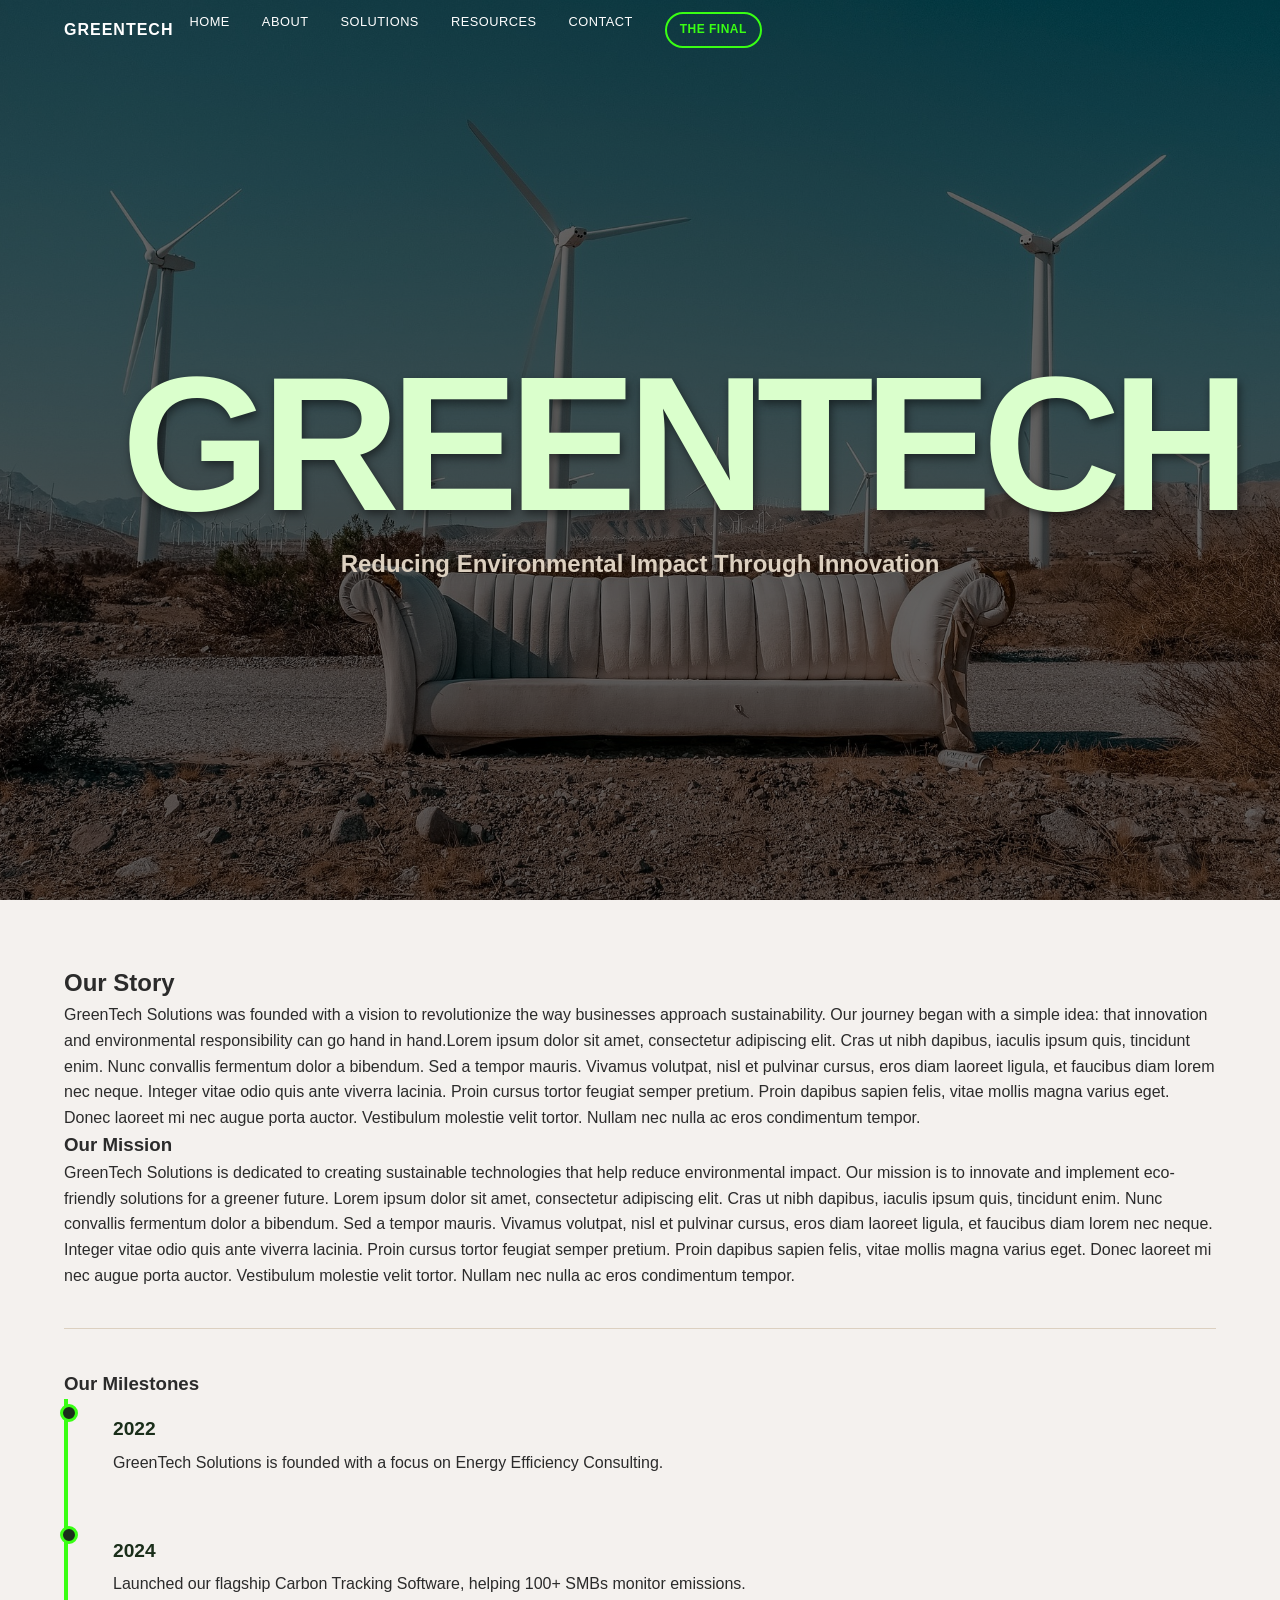
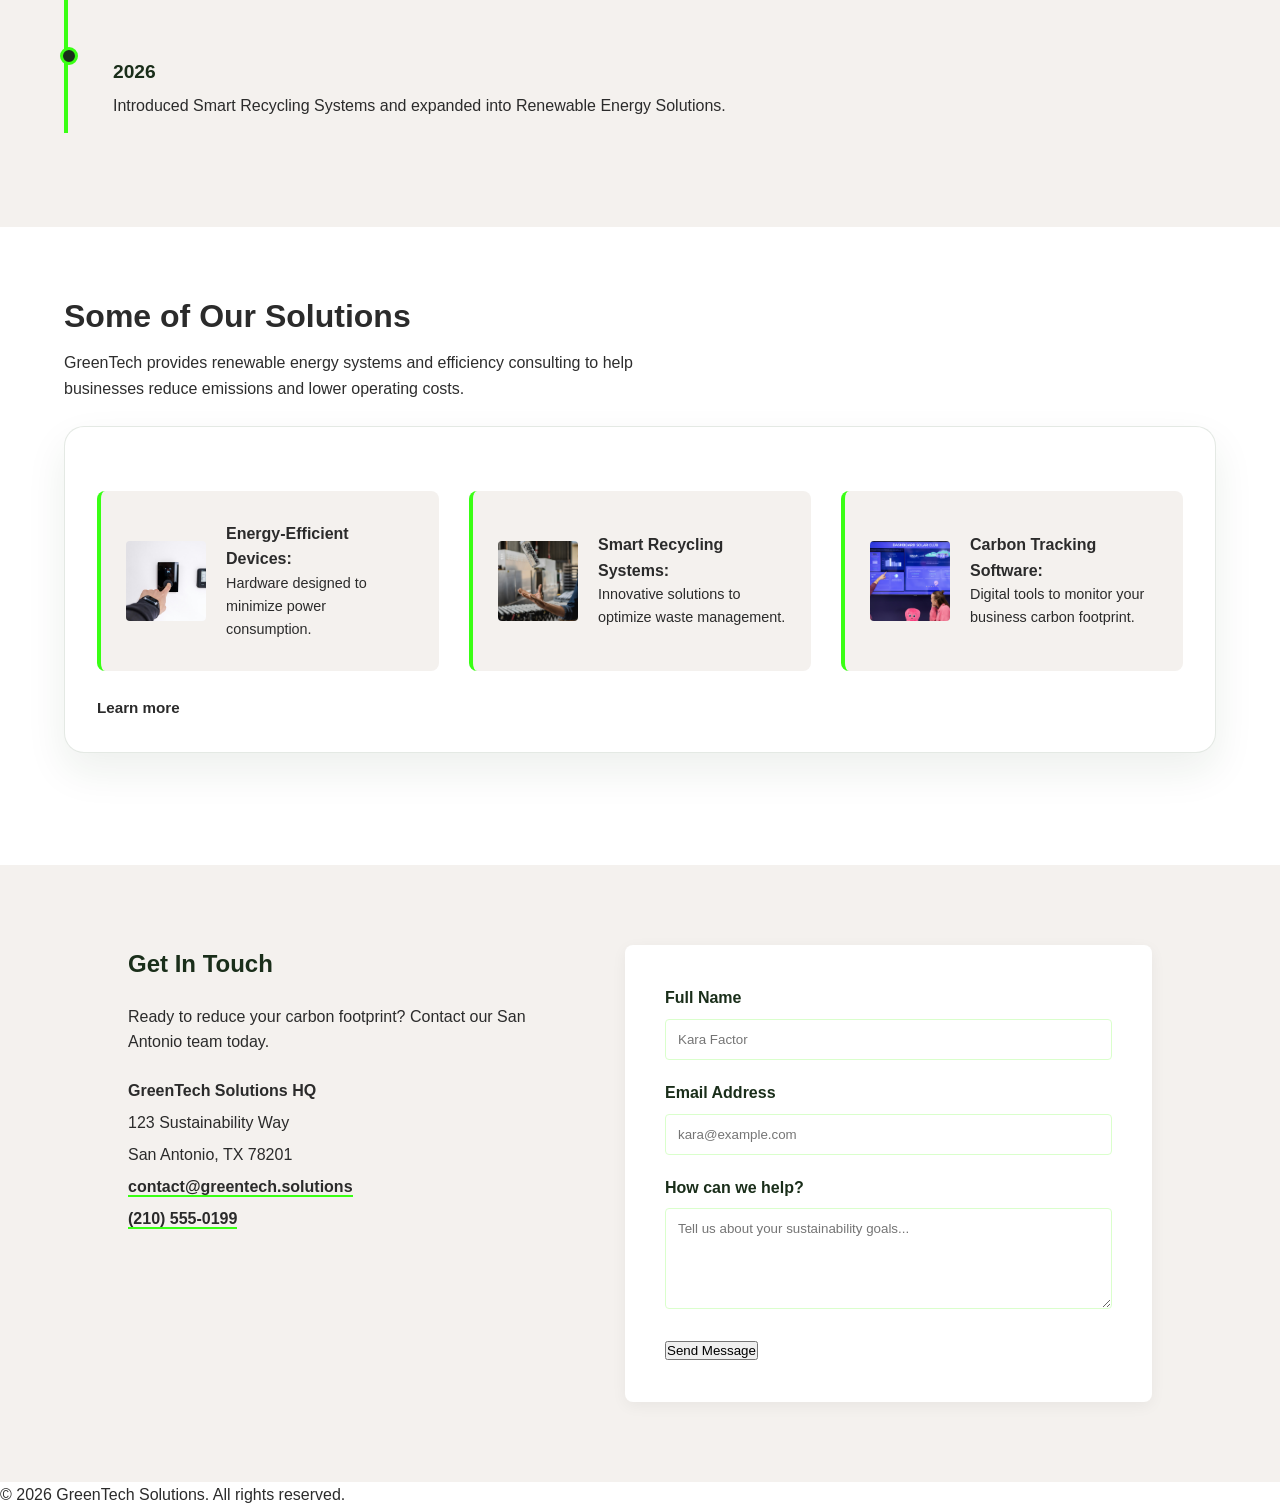
==== commit 670d3cd9: "revert" ====
--- a/final/index.html
+++ b/final/index.html
@@ -101,86 +101,40 @@
     </section>
 
 <section id="contact">
-  <h2>Get In Touch</h2>
-  <p>Ready to reduce your carbon footprint? Contact our San Antonio team today.</p>
-
-  <div class="contact-wrapper">
-
-    <!-- Contact details (keep your existing info here) -->
-    <div class="contact-info">
-      <p><strong>GreenTech Solutions HQ</strong><br>
-        123 Sustainability Way<br>
-        San Antonio, TX 78201
-      </p>
-      <p><a href="mailto:contact@greentech.solutions">contact@greentech.solutions</a></p>
-      <p><a href="tel:+12105550199">(210) 555-0199</a></p>
-    </div>
-
-    <!-- Formspree-powered form -->
-    <div class="contact-form-wrap">
-
-      <!-- Success message (hidden until form is submitted) -->
-      <div id="form-success" style="display:none;" role="alert">
-        <p>✅ Thanks for reaching out! We'll get back to you within 1–2 business days.</p>
-      </div>
-
-      <!-- Error message (hidden until a network error occurs) -->
-      <div id="form-error" style="display:none;" role="alert">
-        <p>❌ Something went wrong. Please try again or email us directly at
-          <a href="mailto:contact@greentech.solutions">contact@greentech.solutions</a>.
-        </p>
-      </div>
-
-      <form id="contact-form" novalidate>
-        <div class="form-group">
-          <label for="name">Full Name <span aria-hidden="true">*</span></label>
-          <input
-            type="text"
-            id="name"
-            name="name"
-            placeholder="Jane Smith"
-            required
-            autocomplete="name"
-          />
-          <span class="field-error" id="name-error"></span>
+    <div class="contact-container">
+        <div class="contact-info">
+            <h2>Get In Touch</h2>
+            <p>Ready to reduce your carbon footprint? Contact our San Antonio team today.</p>
+            
+            <address>
+                <strong>GreenTech Solutions HQ</strong><br>
+                123 Sustainability Way<br>
+                San Antonio, TX 78201<br>
+                <a href="mailto:contact@greentech.solutions">contact@greentech.solutions</a><br>
+                <a href="tel:+12105550199">(210) 555-0199</a>
+            </address>
         </div>
 
-        <div class="form-group">
-          <label for="email">Email Address <span aria-hidden="true">*</span></label>
-          <input
-            type="email"
-            id="email"
-            name="email"
-            placeholder="jane@company.com"
-            required
-            autocomplete="email"
-          />
-          <span class="field-error" id="email-error"></span>
+        <div class="contact-form-wrapper">
+            <!-- JavaScript Requirement: Form Interaction -->
+            <form id="contact-form">
+                <div class="input-group">
+                    <label for="name">Full Name</label>
+                    <input type="text" id="name" name="name" placeholder="Kara Factor" required>
+                </div>
+                <div class="input-group">
+                    <label for="email">Email Address</label>
+                    <input type="email" id="email" name="email" placeholder="kara@example.com" required>
+                </div>
+                <div class="input-group">
+                    <label for="message">How can we help?</label>
+                    <textarea id="message" name="message" rows="5" placeholder="Tell us about your sustainability goals..." required></textarea>
+                </div>
+                <button type="submit" class="cta-btn">Send Message</button>
+            </form>
+            <div id="form-feedback" class="hidden"></div>
         </div>
-
-        <div class="form-group">
-          <label for="message">How can we help? <span aria-hidden="true">*</span></label>
-          <textarea
-            id="message"
-            name="message"
-            rows="5"
-            placeholder="Tell us about your sustainability goals…"
-            required
-          ></textarea>
-          <span class="field-error" id="message-error"></span>
-        </div>
-
-        <!-- Honeypot field — keeps spam bots out, invisible to real users -->
-        <input type="text" name="_gotcha" style="display:none" tabindex="-1" autocomplete="off">
-
-        <button type="submit" id="submit-btn">
-          <span id="btn-text">Send Message</span>
-          <span id="btn-spinner" style="display:none;" aria-hidden="true">Sending…</span>
-        </button>
-      </form>
     </div>
-
-  </div><!-- /.contact-wrapper -->
 </section>
 
 
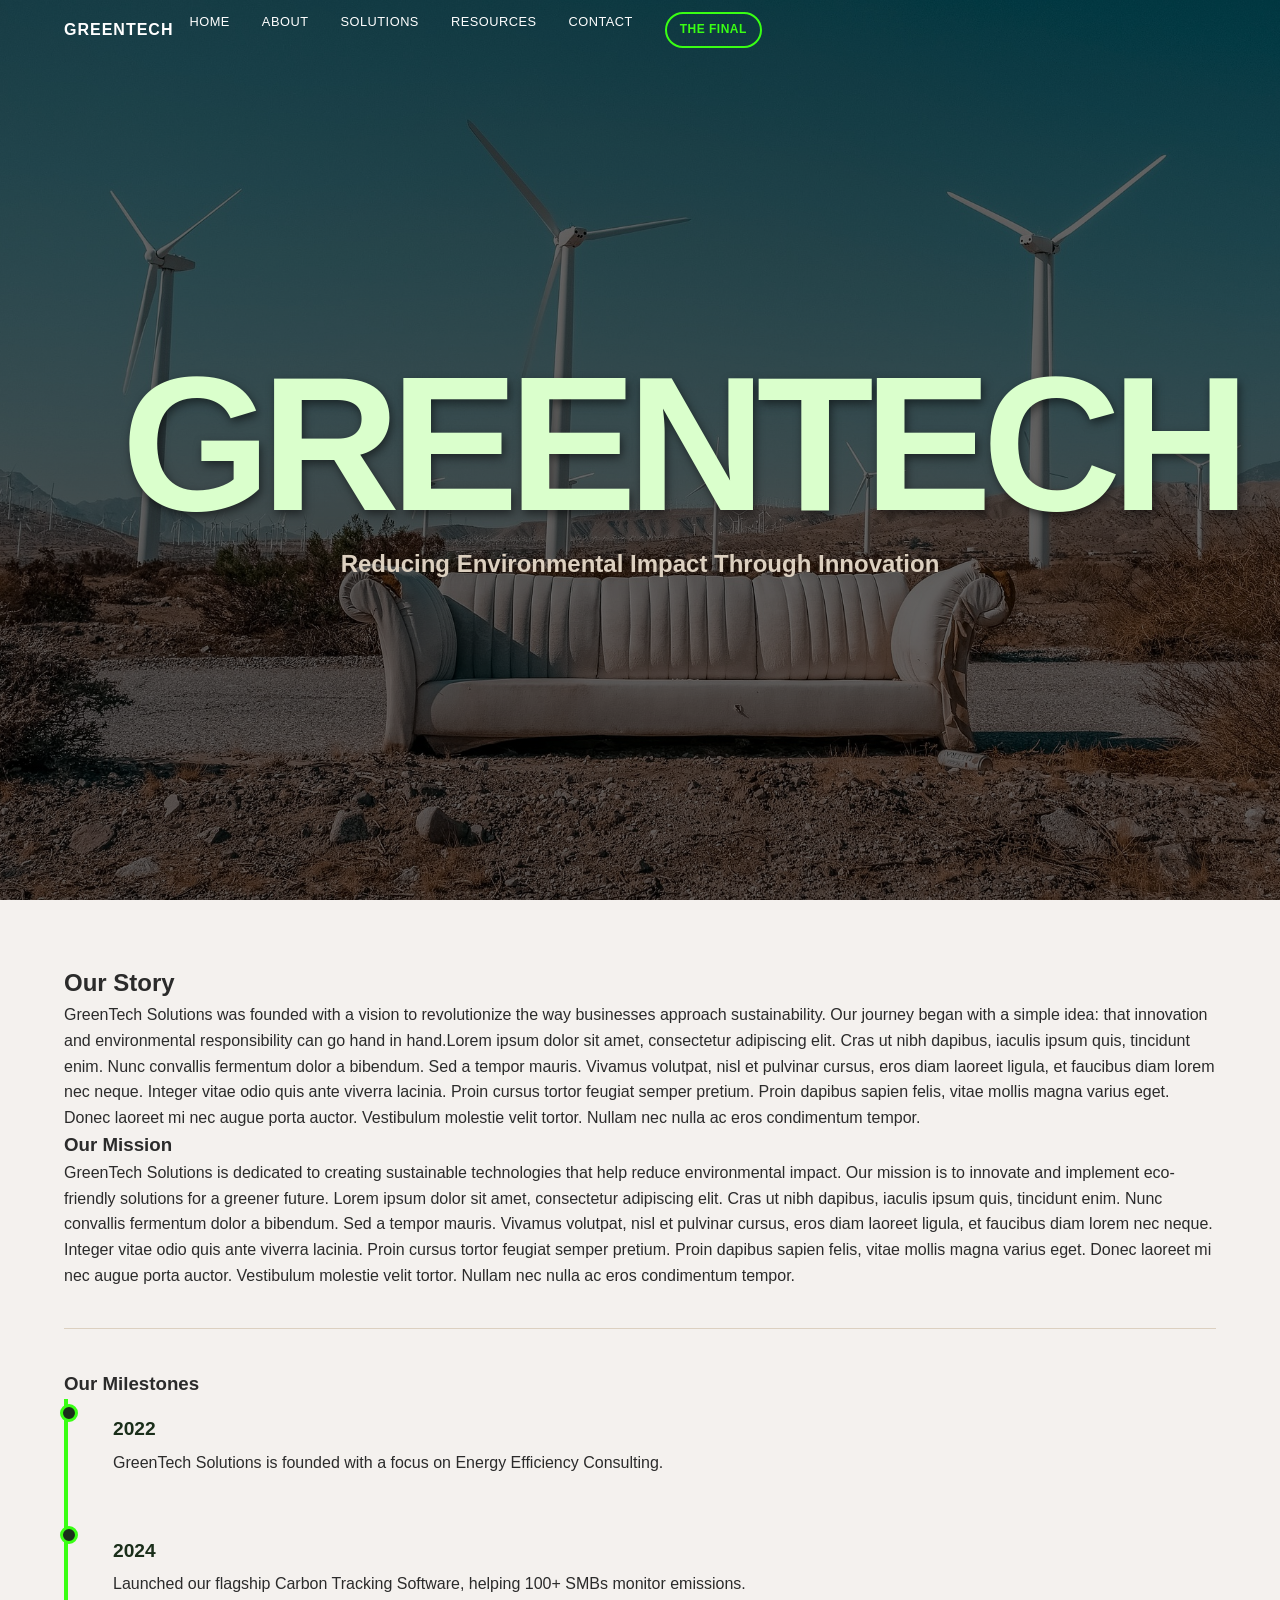
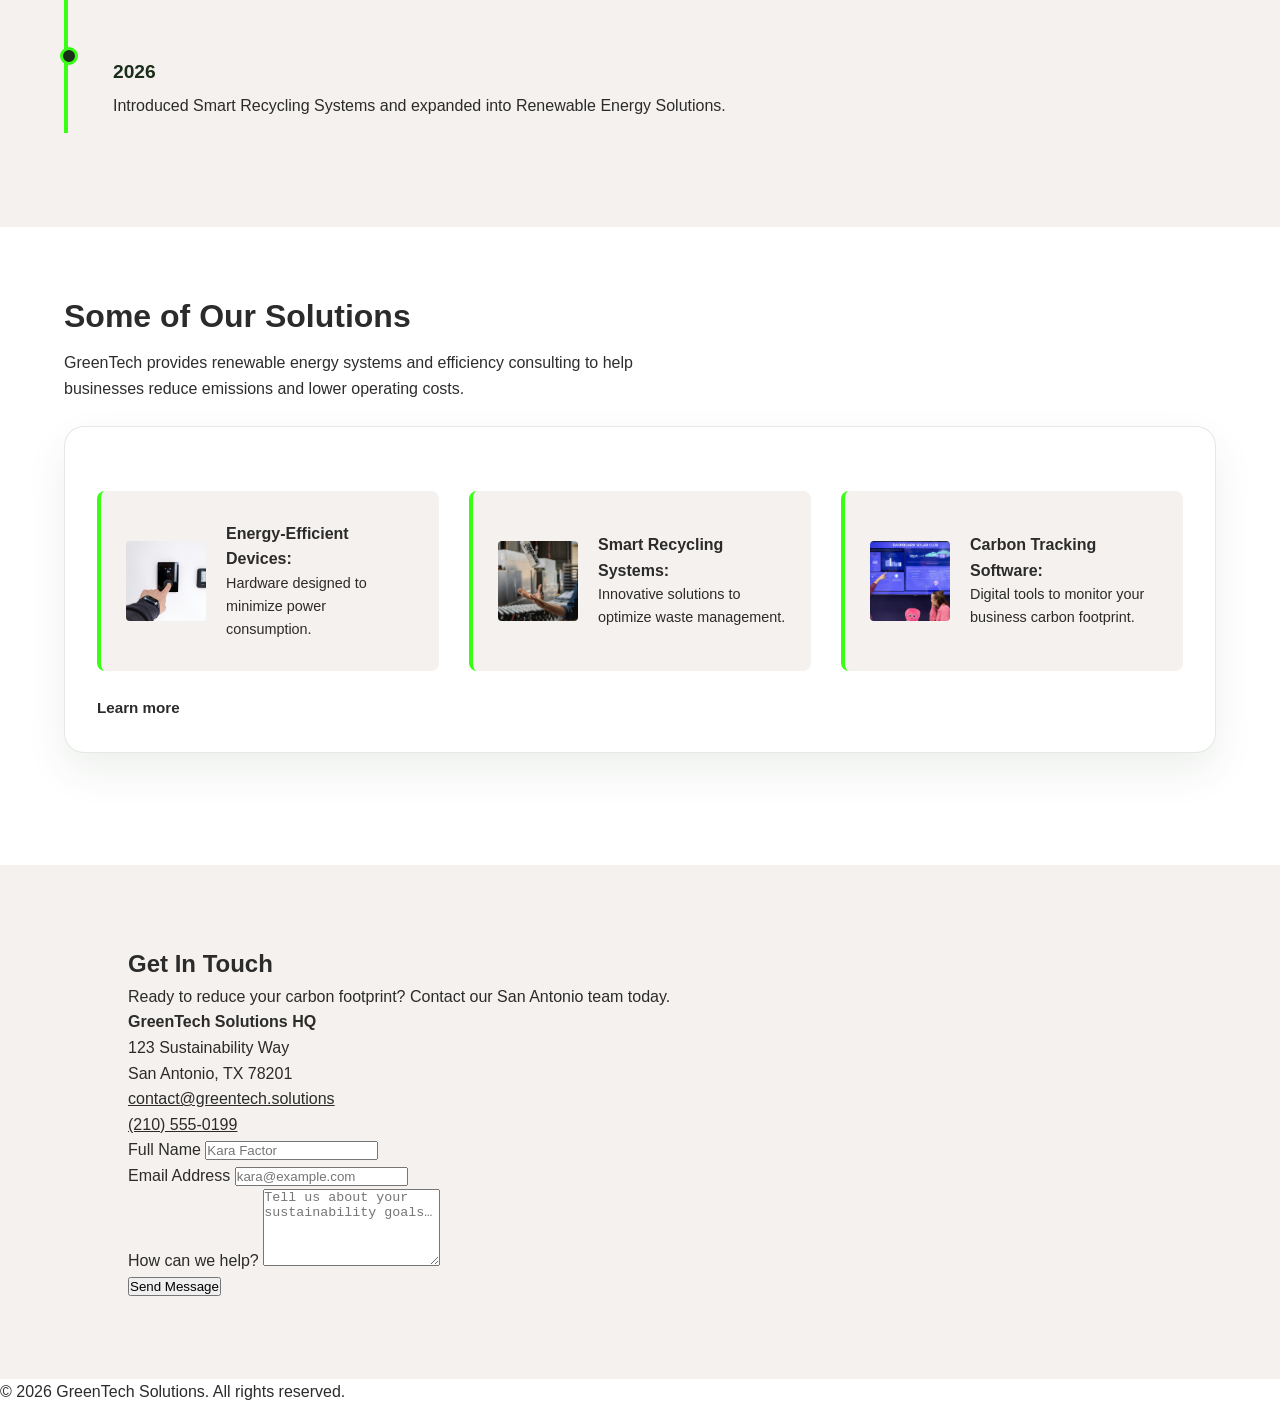
==== commit 9e23b0af: "form edit" ====
--- a/final/index.html
+++ b/final/index.html
@@ -101,40 +101,46 @@
     </section>
 
 <section id="contact">
-    <div class="contact-container">
-        <div class="contact-info">
-            <h2>Get In Touch</h2>
-            <p>Ready to reduce your carbon footprint? Contact our San Antonio team today.</p>
-            
-            <address>
-                <strong>GreenTech Solutions HQ</strong><br>
-                123 Sustainability Way<br>
-                San Antonio, TX 78201<br>
-                <a href="mailto:contact@greentech.solutions">contact@greentech.solutions</a><br>
-                <a href="tel:+12105550199">(210) 555-0199</a>
-            </address>
+  <h2>Get In Touch</h2>
+  <p>Ready to reduce your carbon footprint? Contact our San Antonio team today.</p>
+
+  <div class="contact-wrapper">
+
+    <div class="contact-info">
+      <p><strong>GreenTech Solutions HQ</strong><br>
+        123 Sustainability Way<br>
+        San Antonio, TX 78201
+      </p>
+      <p><a href="mailto:contact@greentech.solutions">contact@greentech.solutions</a></p>
+      <p><a href="tel:+12105550199">(210) 555-0199</a></p>
+    </div>
+
+    <div class="contact-form-wrap">
+      <div id="form-feedback" role="alert"></div>
+
+      <form id="contact-form" novalidate>
+        <div class="form-group">
+          <label for="name">Full Name</label>
+          <input type="text" id="name" name="name" placeholder="Kara Factor" required autocomplete="name" />
         </div>
 
-        <div class="contact-form-wrapper">
-            <!-- JavaScript Requirement: Form Interaction -->
-            <form id="contact-form">
-                <div class="input-group">
-                    <label for="name">Full Name</label>
-                    <input type="text" id="name" name="name" placeholder="Kara Factor" required>
-                </div>
-                <div class="input-group">
-                    <label for="email">Email Address</label>
-                    <input type="email" id="email" name="email" placeholder="kara@example.com" required>
-                </div>
-                <div class="input-group">
-                    <label for="message">How can we help?</label>
-                    <textarea id="message" name="message" rows="5" placeholder="Tell us about your sustainability goals..." required></textarea>
-                </div>
-                <button type="submit" class="cta-btn">Send Message</button>
-            </form>
-            <div id="form-feedback" class="hidden"></div>
+        <div class="form-group">
+          <label for="email">Email Address</label>
+          <input type="email" id="email" name="email" placeholder="kara@example.com" required autocomplete="email" />
         </div>
+
+        <div class="form-group">
+          <label for="message">How can we help?</label>
+          <textarea id="message" name="message" rows="5" placeholder="Tell us about your sustainability goals…" required></textarea>
+        </div>
+
+        <input type="text" name="_gotcha" style="display:none" tabindex="-1" autocomplete="off">
+
+        <button type="submit" id="submit-btn">Send Message</button>
+      </form>
     </div>
+
+  </div>
 </section>
 
 
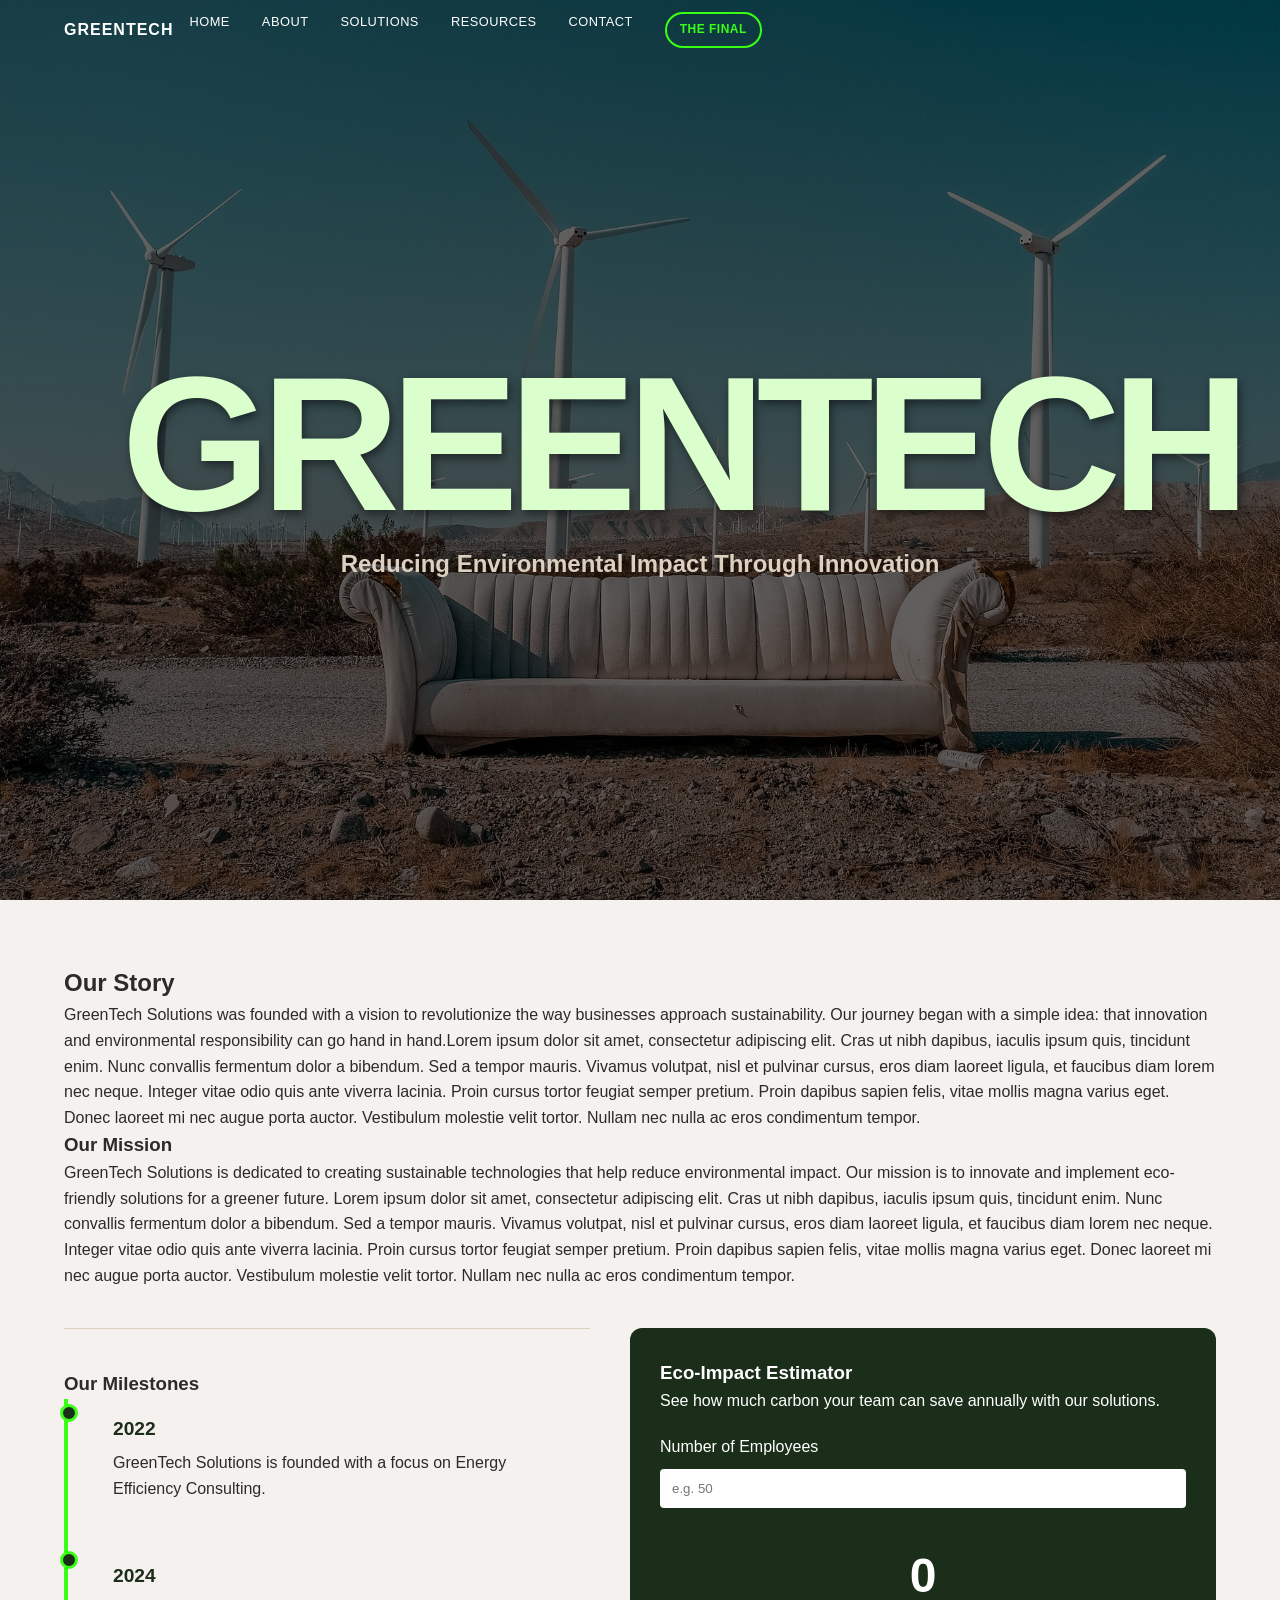
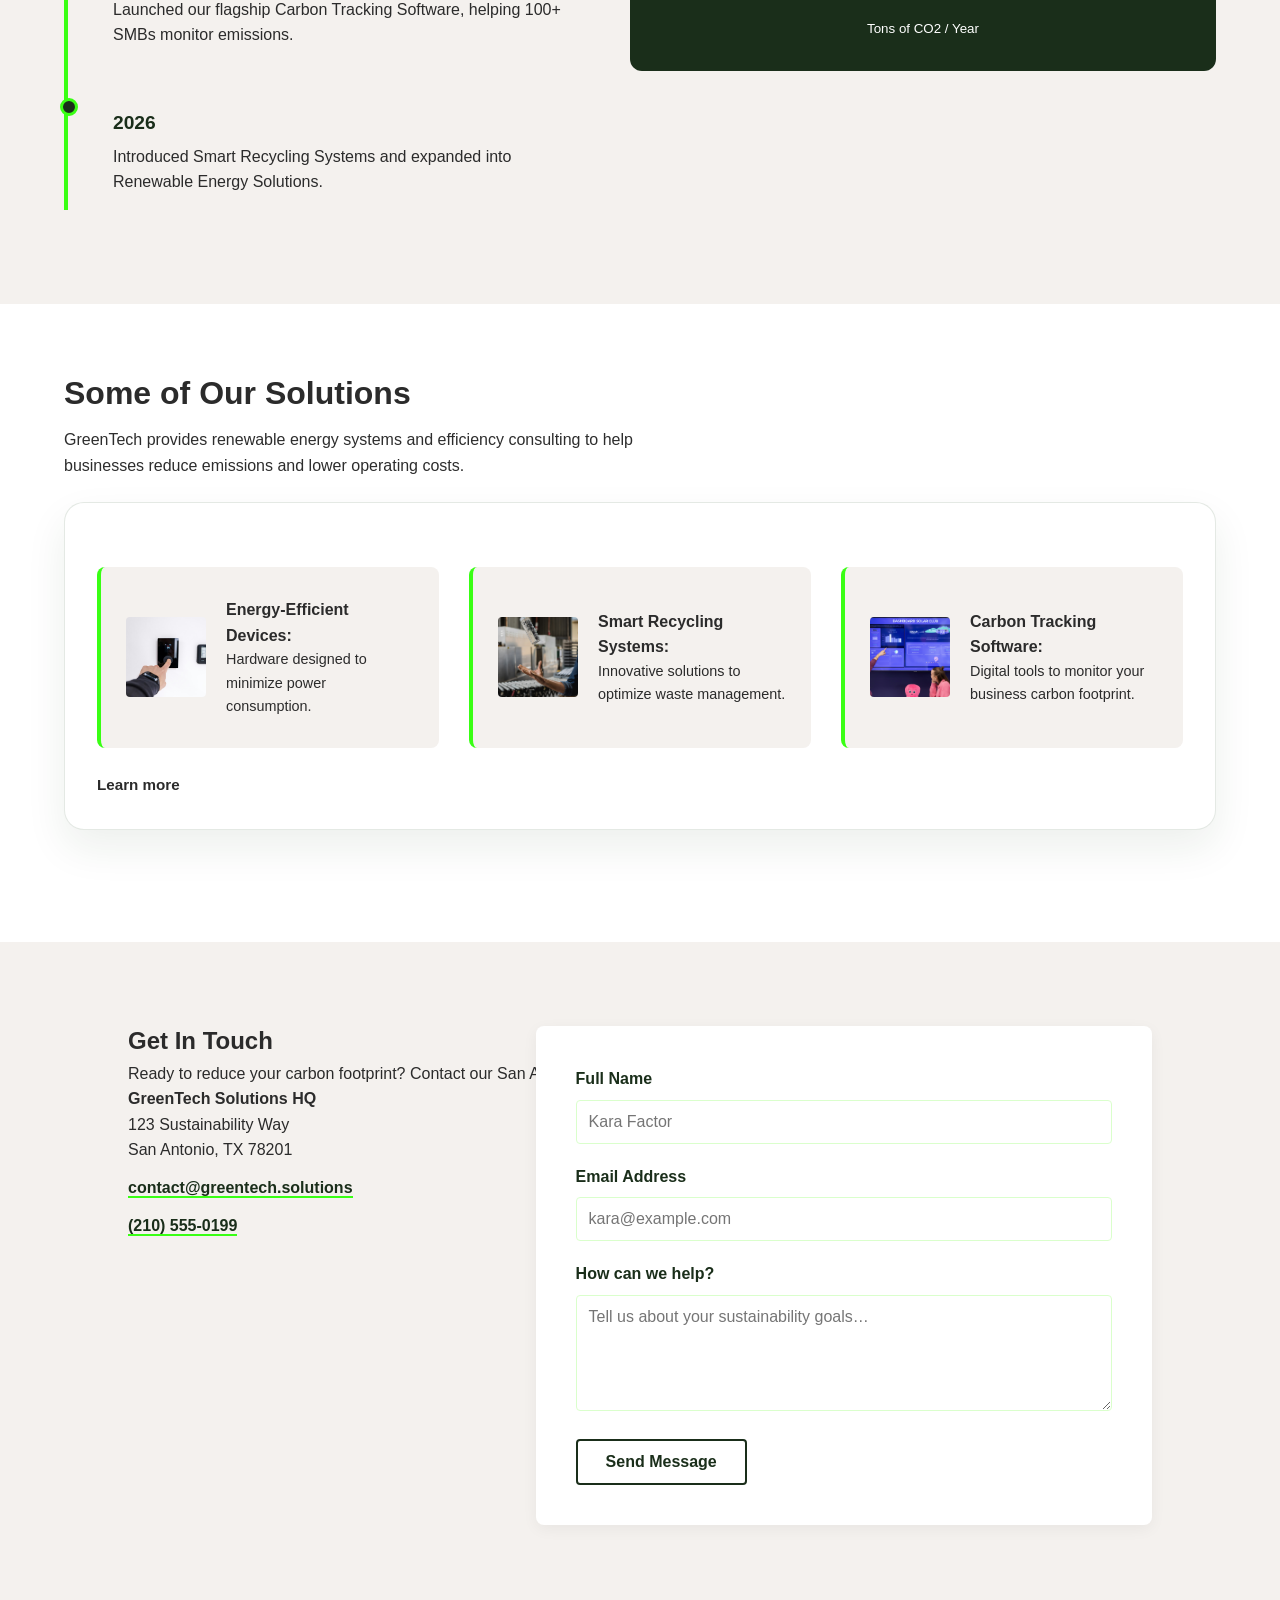
==== commit 4ad11363: "calculator" ====
--- a/final/index.html
+++ b/final/index.html
@@ -43,6 +43,8 @@
                 <h3>Our Mission</h3>
                 <p>GreenTech Solutions is dedicated to creating sustainable technologies that help reduce environmental impact. Our mission is to innovate and implement eco-friendly solutions for a greener future. Lorem ipsum dolor sit amet, consectetur adipiscing elit. Cras ut nibh dapibus, iaculis ipsum quis, tincidunt enim. Nunc convallis fermentum dolor a bibendum. Sed a tempor mauris. Vivamus volutpat, nisl et pulvinar cursus, eros diam laoreet ligula, et faucibus diam lorem nec neque. Integer vitae odio quis ante viverra lacinia. Proin cursus tortor feugiat semper pretium. Proin dapibus sapien felis, vitae mollis magna varius eget. Donec laoreet mi nec augue porta auctor. Vestibulum molestie velit tortor. Nullam nec nulla ac eros condimentum tempor.</p>
             </div>
+
+<div class="about-interactive-container">            
             <section id="timeline">
                 <h3>Our Milestones</h3>
                 <div class="timeline-container">
@@ -60,7 +62,21 @@
             </div>
         </div>
     </section>
-        </article>
+    
+<section id="calculator-box">
+            <h3>Eco-Impact Estimator</h3>
+            <p>See how much carbon your team can save annually with our solutions.</p>
+            <div class="calc-wrapper">
+                <label for="employees">Number of Employees</label>
+                <input type="number" id="employees" placeholder="e.g. 50" oninput="calculateImpact()">
+                <div class="calc-result">
+                    <span id="impact-result">0</span>
+                    <small>Tons of CO2 / Year</small>
+                </div>
+            </div>
+        </section>
+    </div>
+</article>
 
 <section id="solutions">
         <div class="solutions-overview">
--- a/final/styles.css
+++ b/final/styles.css
@@ -378,7 +378,7 @@
 
 #contact {
     background-color: var(--earth-background);
-    padding-top: 3rem;
+    padding: 80px 10%;
 }
 
 .solutions-overview {
@@ -772,4 +772,162 @@
     background-color: var(--tech-green);
     border-color: var(--tech-green);
     color: var(--deep-forest);
+}
+
+/* ── Contact form ── */
+.contact-info a {
+    color: var(--deep-forest);
+    font-weight: bold;
+    text-decoration: none;
+    border-bottom: 2px solid var(--tech-green);
+}
+
+.contact-info p {
+    margin-bottom: 0.75rem;
+}
+
+.contact-wrapper {
+    display: flex;
+    flex-direction: column;
+    gap: 50px;
+}
+
+.contact-form-wrap {
+    background: var(--white);
+    padding: 40px;
+    border-radius: 8px;
+    box-shadow: 0 4px 15px rgba(0,0,0,0.05);
+}
+
+.form-group {
+    margin-bottom: 20px;
+}
+
+.form-group label {
+    display: block;
+    margin-bottom: 8px;
+    font-weight: bold;
+    color: var(--deep-forest);
+}
+
+.form-group input,
+.form-group textarea {
+    width: 100%;
+    padding: 12px;
+    border: 1px solid var(--pop-lime);
+    border-radius: 4px;
+    font-family: inherit;
+    font-size: 1rem;
+}
+
+.form-group input:focus,
+.form-group textarea:focus {
+    outline: none;
+    border-color: var(--deep-forest);
+}
+
+#submit-btn {
+    padding: 12px 28px;
+    background: transparent;
+    border: 2px solid var(--deep-forest);
+    border-radius: 4px;
+    font-family: inherit;
+    font-size: 1rem;
+    font-weight: bold;
+    color: var(--deep-forest);
+    cursor: pointer;
+    transition: background 0.2s, color 0.2s;
+}
+
+#submit-btn:hover {
+    background: var(--deep-forest);
+    color: var(--white);
+}
+
+#submit-btn:disabled {
+    opacity: 0.6;
+    cursor: not-allowed;
+}
+
+#form-feedback {
+    margin-bottom: 1rem;
+    padding: 12px 16px;
+    border-radius: 4px;
+    font-size: 0.95rem;
+}
+
+#form-feedback:empty {
+    display: none;
+}
+
+@media (min-width: 768px) {
+    .contact-wrapper {
+        flex-direction: row;
+        align-items: flex-start;
+    }
+    .contact-info {
+        flex: 1;
+        padding-top: 0;
+    }
+    .contact-form-wrap {
+        flex: 1.5;
+    }
+}
+
+.contact-wrapper {
+    align-items: flex-start;
+}
+
+.contact-form-wrap {
+    margin-top: -60px;
+}
+
+.about-interactive-container {
+    display: flex;
+    flex-direction: column; /* Stacks on mobile */
+    gap: 40px;
+    margin-top: 40px;
+}
+
+#timeline, #calculator-box {
+    flex: 1;
+}
+
+#calculator-box {
+    background-color: var(--deep-forest);
+    color: var(--white);
+    padding: 30px;
+    border-radius: 12px;
+    border-left: 6px solid var(--curve-lime); /* Matching your eccentric title color */
+}
+
+.calc-wrapper {
+    margin-top: 20px;
+}
+
+.calc-wrapper input {
+    width: 100%;
+    padding: 12px;
+    margin: 10px 0;
+    border: none;
+    border-radius: 4px;
+}
+
+.calc-result {
+    text-align: center;
+    margin-top: 20px;
+}
+
+#impact-result {
+    display: block;
+    font-size: 3rem;
+    font-weight: 900;
+    color: var(--curve-lime); /* High-tech glow effect */
+}
+
+@media (min-width: 768px) {
+    .about-interactive-container {
+        flex-direction: row; /* Side-by-side on desktop  */
+        align-items: flex-start;
+    }
 }
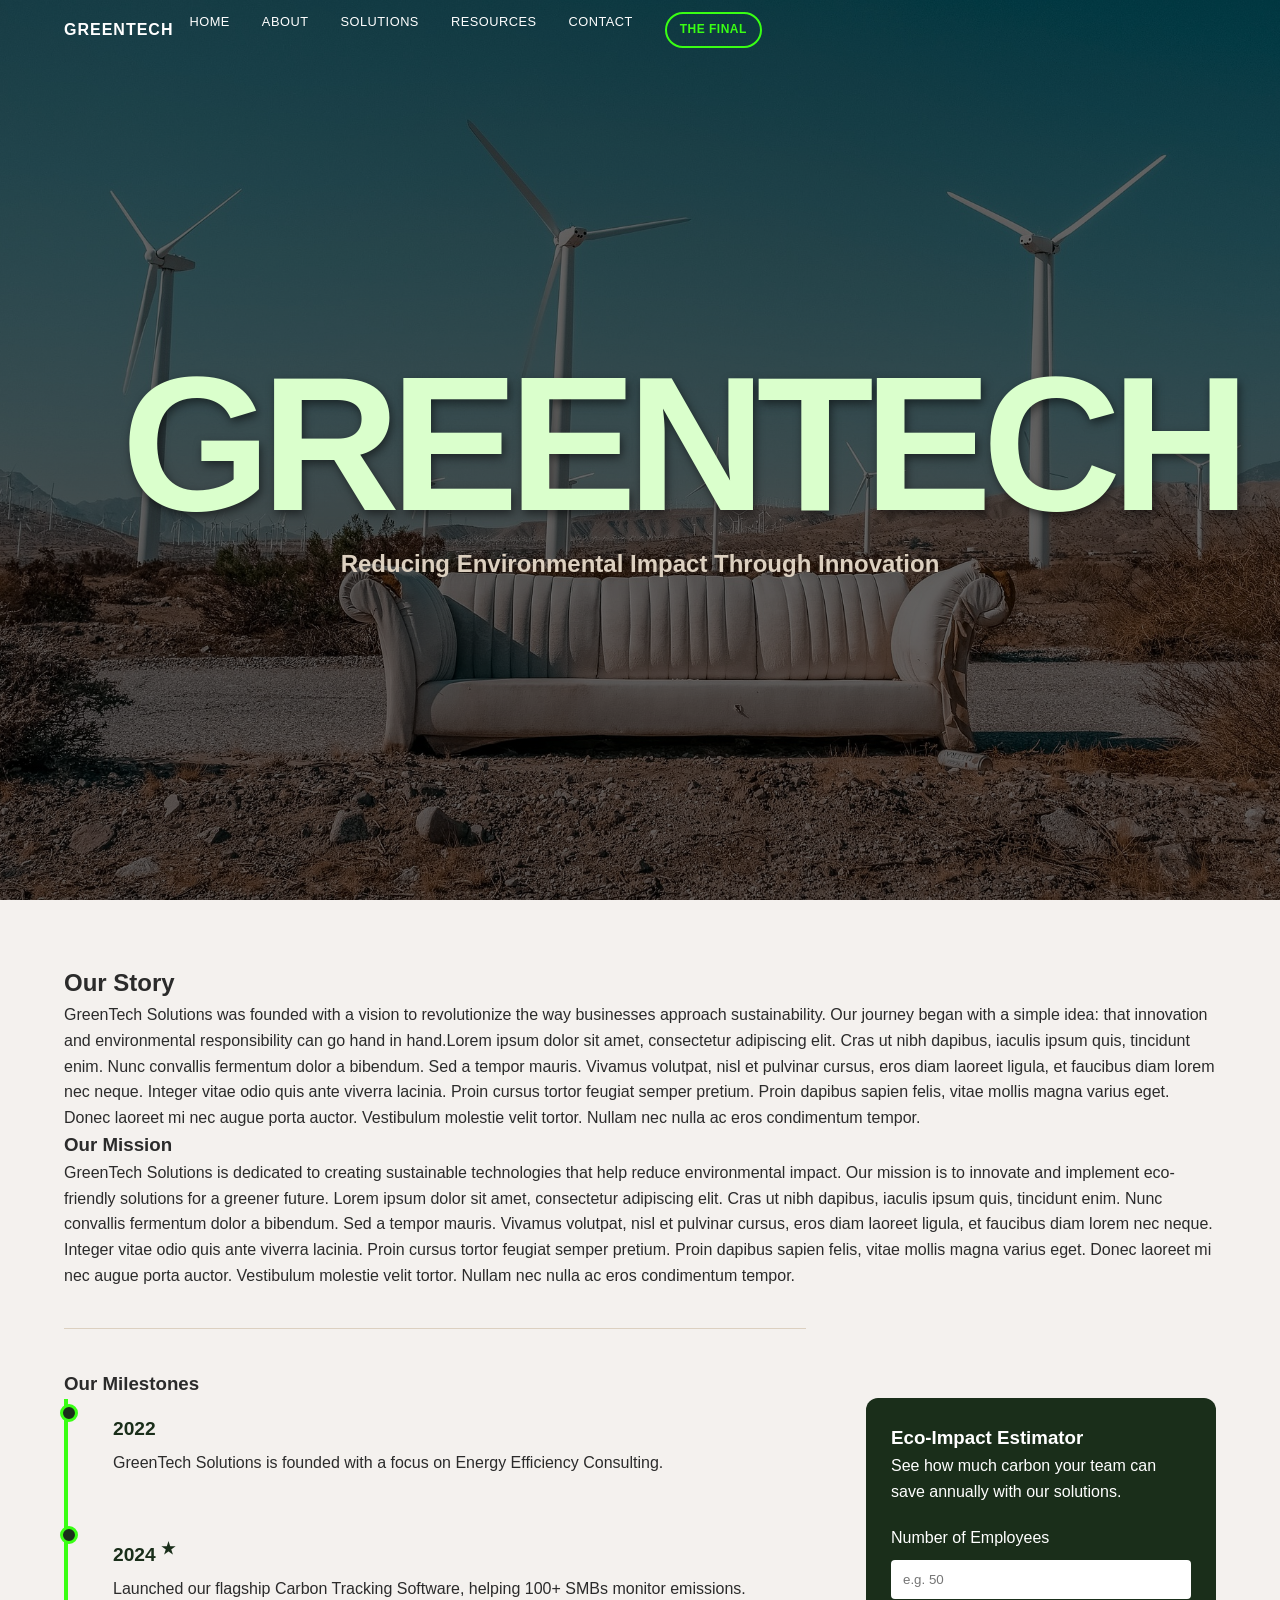
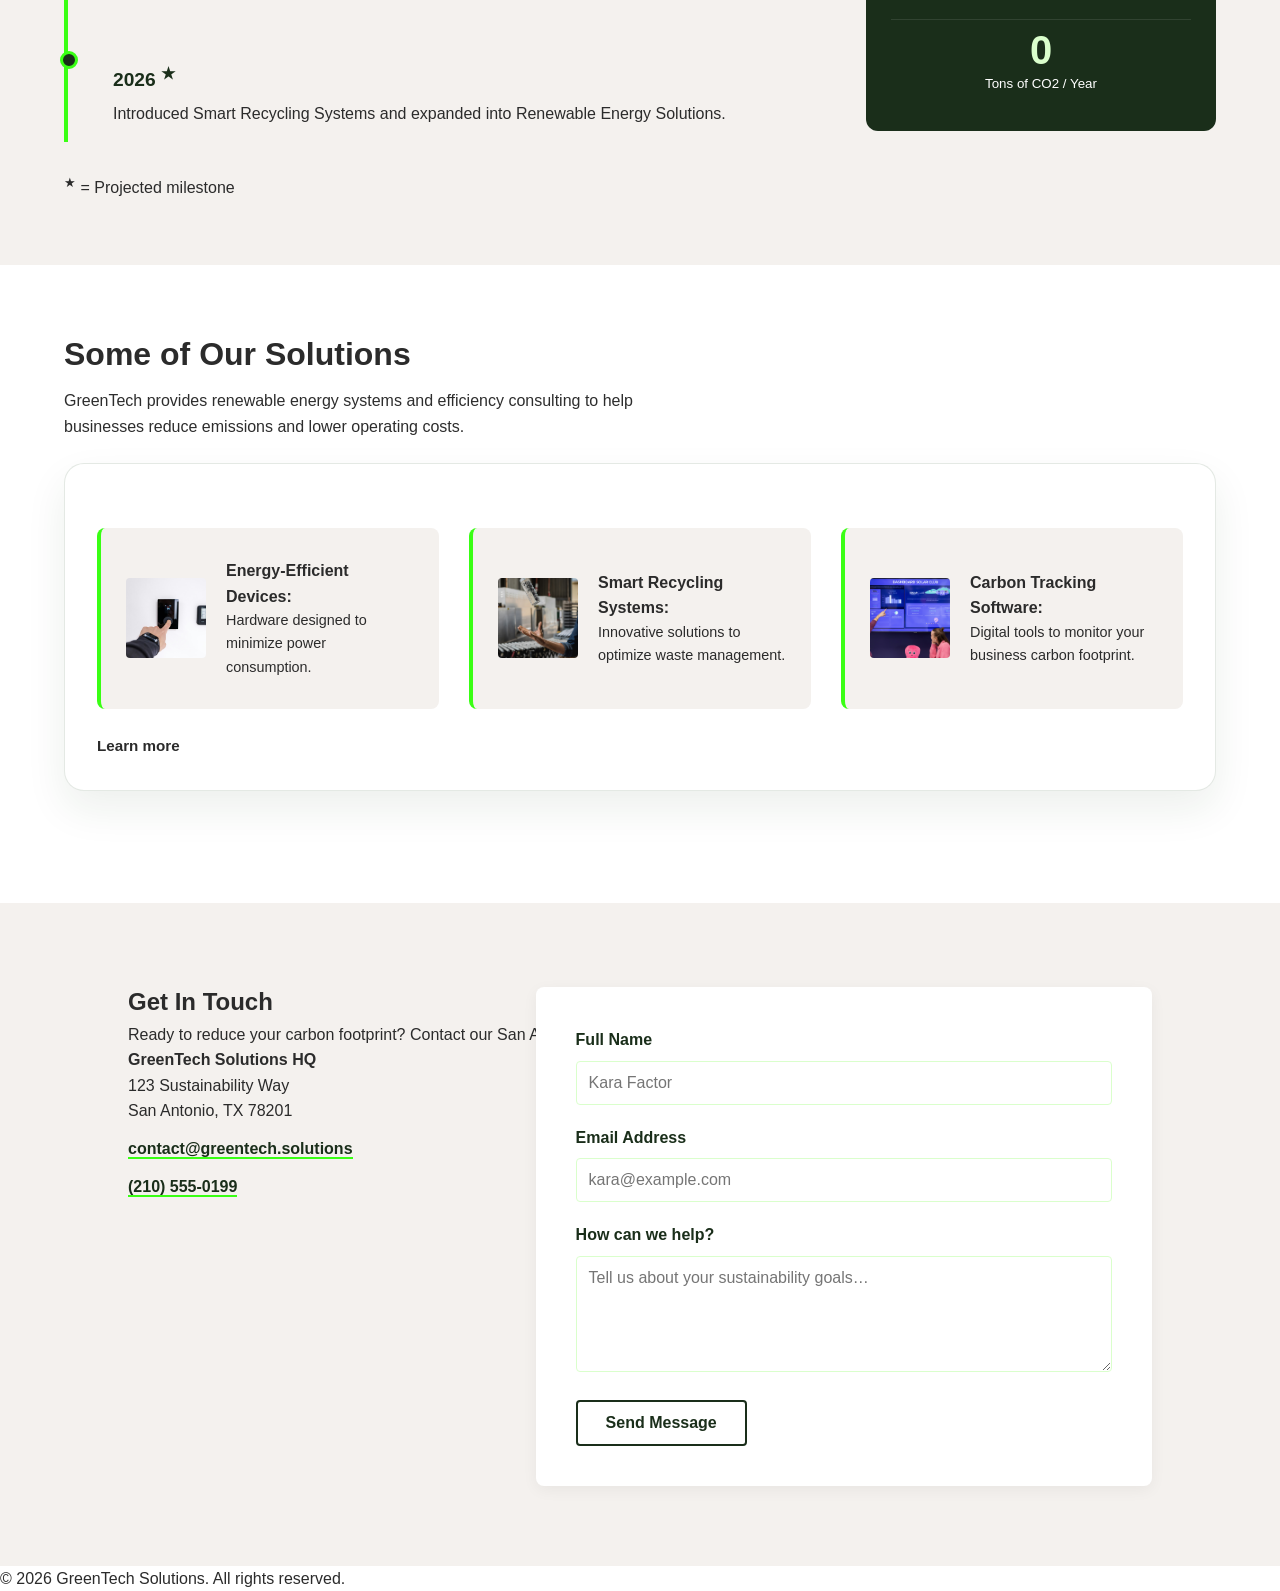
==== commit fefc8d52: "calc" ====
--- a/final/index.html
+++ b/final/index.html
@@ -53,14 +53,15 @@
                     <p>GreenTech Solutions is founded with a focus on Energy Efficiency Consulting.</p>
             </div>
             <div class="timeline-item">
-                    <span class="year">2024</span>
+                    <span class="year">2024 <sup class="projected" title="Projected">★</sup></span>
                     <p>Launched our flagship Carbon Tracking Software, helping 100+ SMBs monitor emissions.</p>
             </div>
             <div class="timeline-item">
-                    <span class="year">2026</span>
+                    <span class="year">2026 <sup class="projected" title="Projected">★</sup></span>
                     <p>Introduced Smart Recycling Systems and expanded into Renewable Energy Solutions.</p>
             </div>
         </div>
+        <p class="timeline-note"><sup class="projected">★</sup> = Projected milestone</p>
     </section>
     
 <section id="calculator-box">
--- a/final/styles.css
+++ b/final/styles.css
@@ -915,19 +915,30 @@
 
 .calc-result {
     text-align: center;
-    margin-top: 20px;
+    margin-top: 10px;
+    padding: 10px;
+    border-top: 1px solid rgba(255, 255, 255, 0.1);
 }
 
 #impact-result {
     display: block;
-    font-size: 3rem;
+    font-size: 2.5rem;
     font-weight: 900;
-    color: var(--curve-lime); /* High-tech glow effect */
+    color: var(--pop-lime);
+    line-height: 1;
 }
 
 @media (min-width: 768px) {
     .about-interactive-container {
         flex-direction: row; /* Side-by-side on desktop  */
-        align-items: flex-start;
+        align-items: center;
+        gap: 60px;
+        justify-content: space-between;
+    }
+    #calculator-box {
+        flex: 0.8;
+        max-width: 350px; 
+        padding: 25px;
+        margin-left: auto; /* Pushes it slightly toward the right for balance */
     }
 }
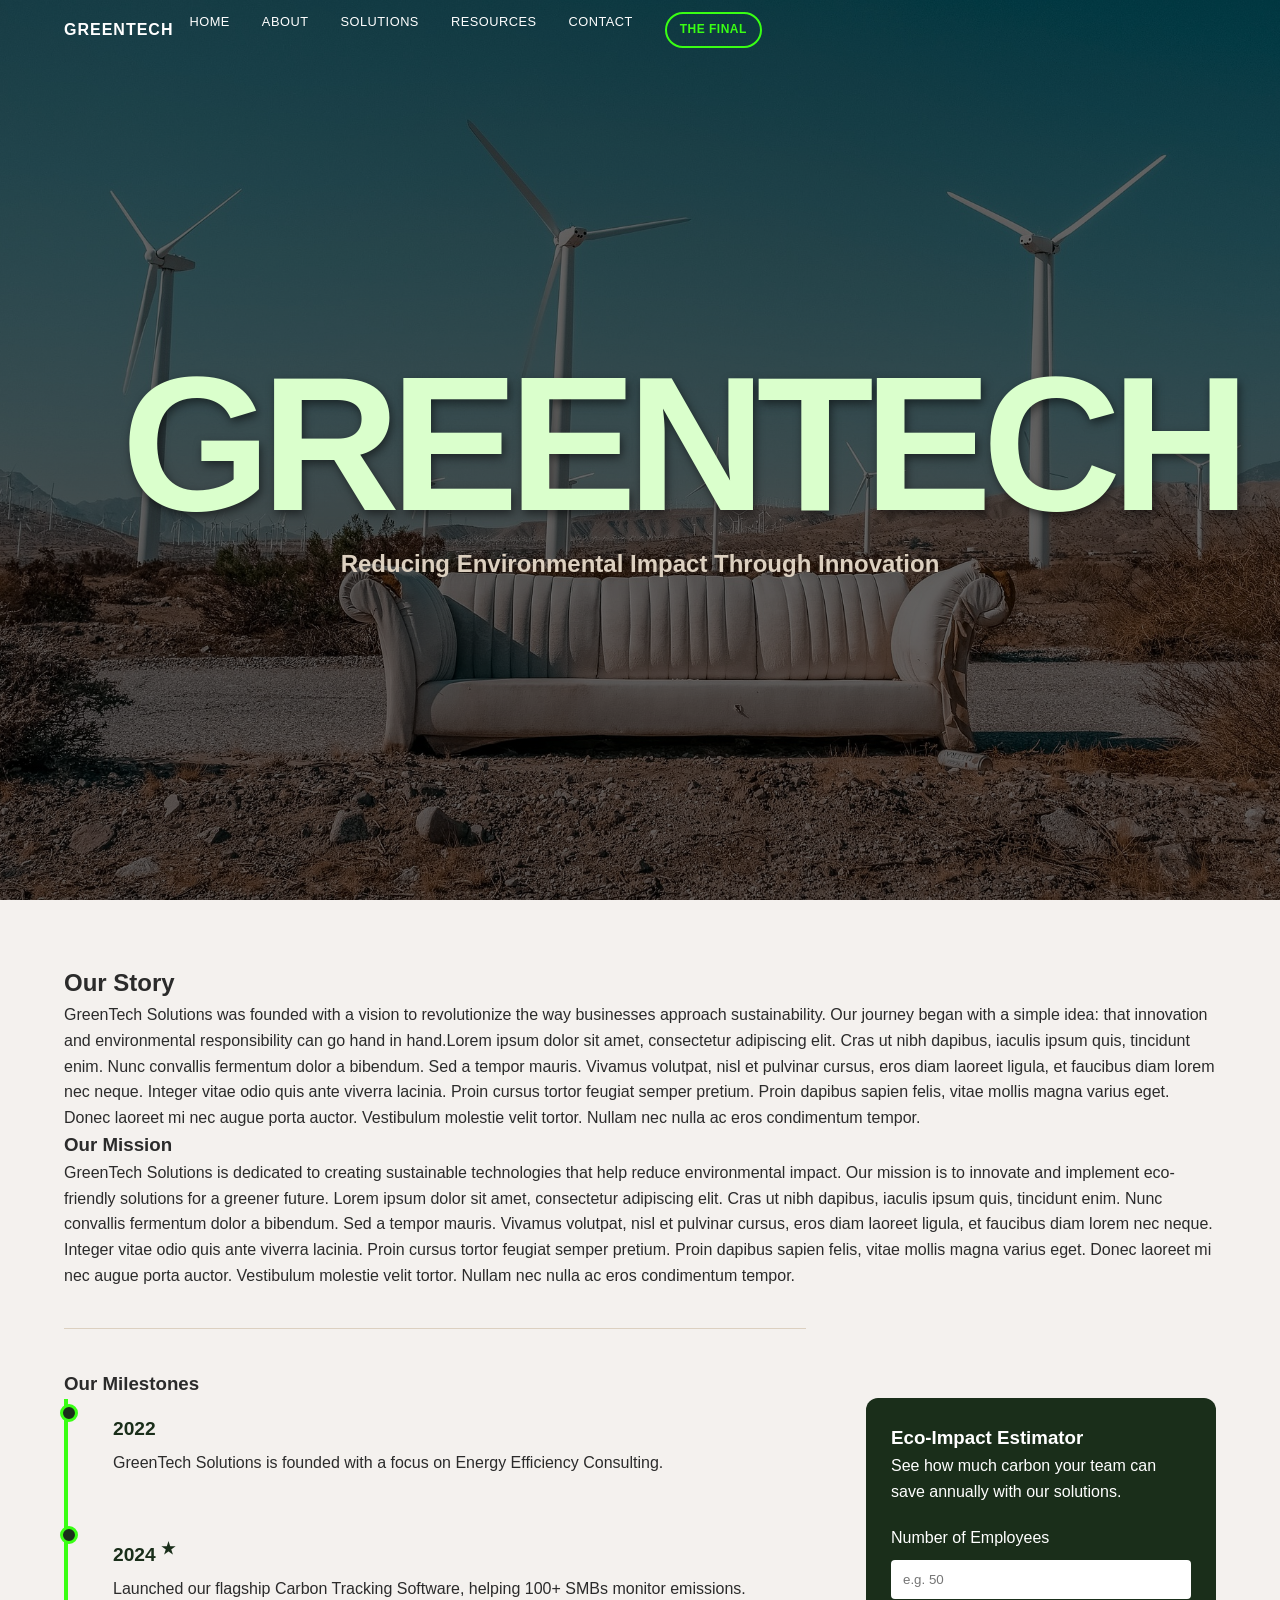
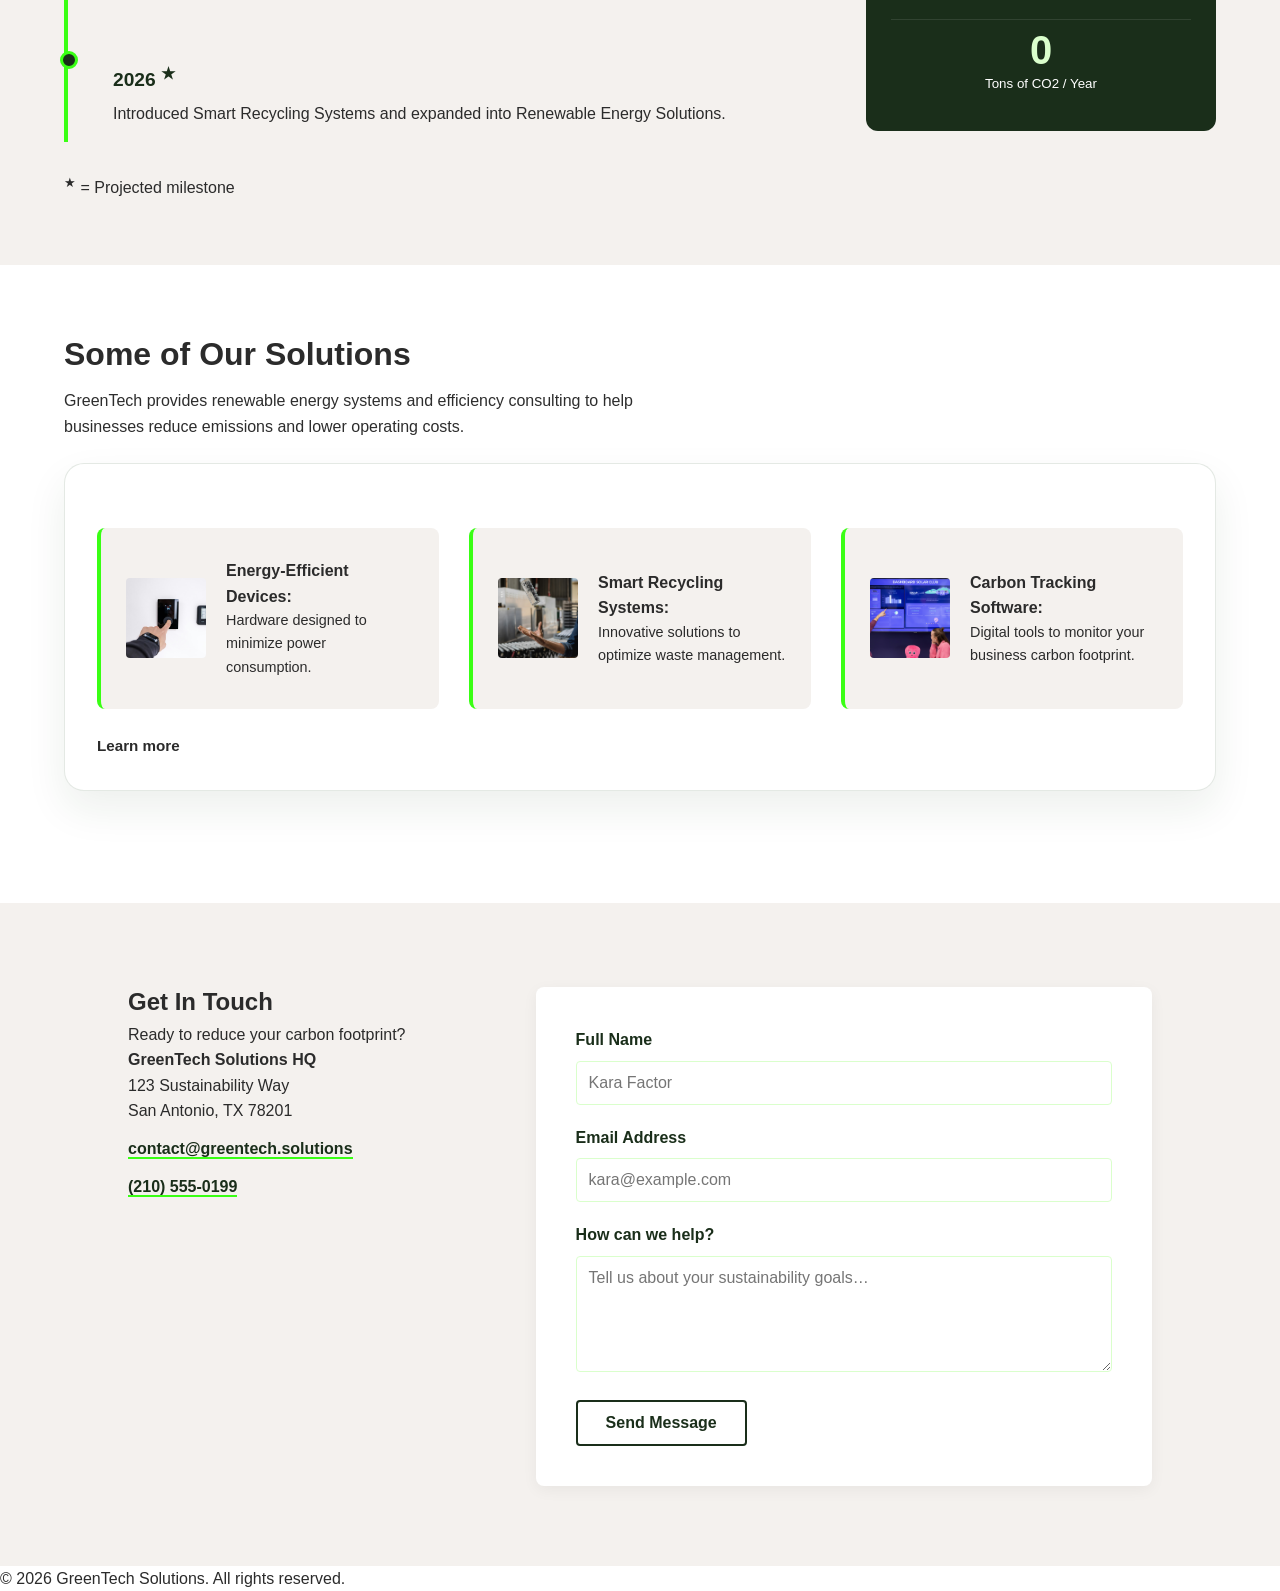
==== commit d42efe44: "contact" ====
--- a/final/index.html
+++ b/final/index.html
@@ -119,7 +119,7 @@
 
 <section id="contact">
   <h2>Get In Touch</h2>
-  <p>Ready to reduce your carbon footprint? Contact our San Antonio team today.</p>
+  <p>Ready to reduce your carbon footprint?</p>
 
   <div class="contact-wrapper">
 
